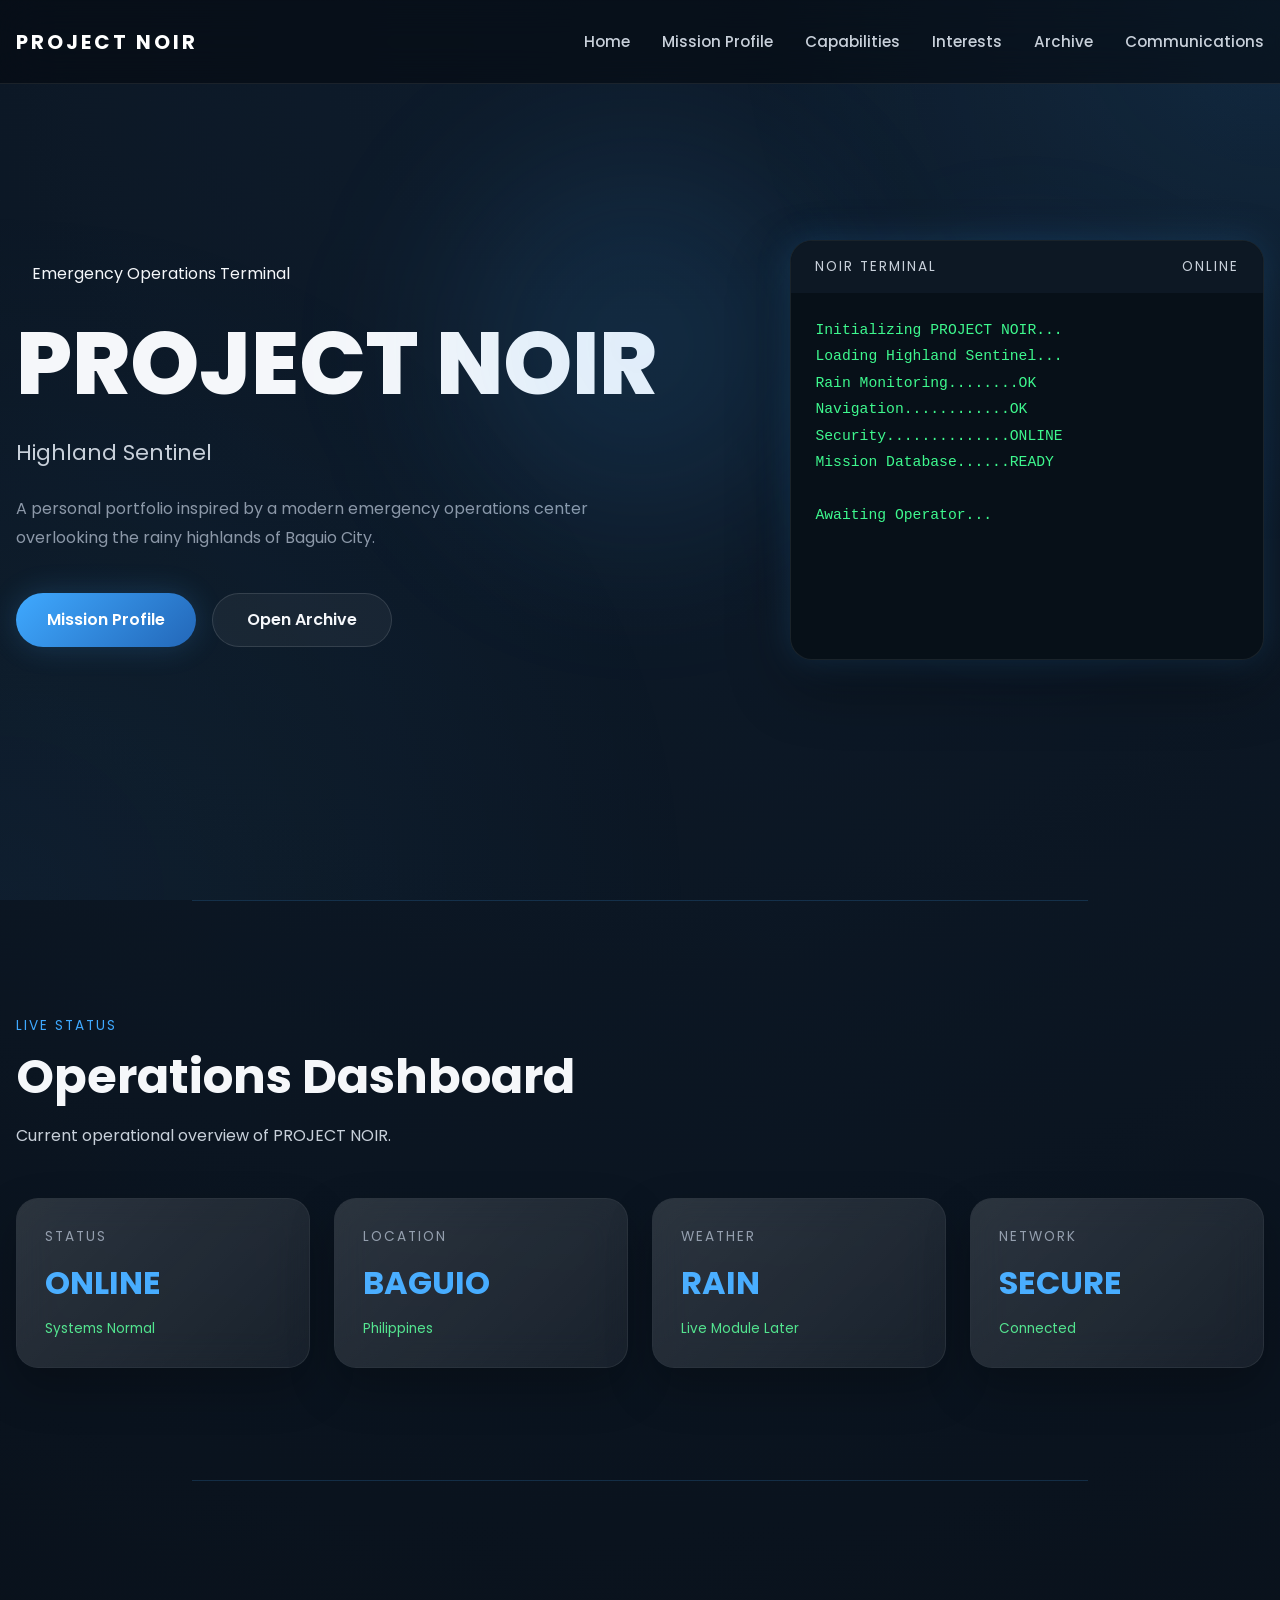
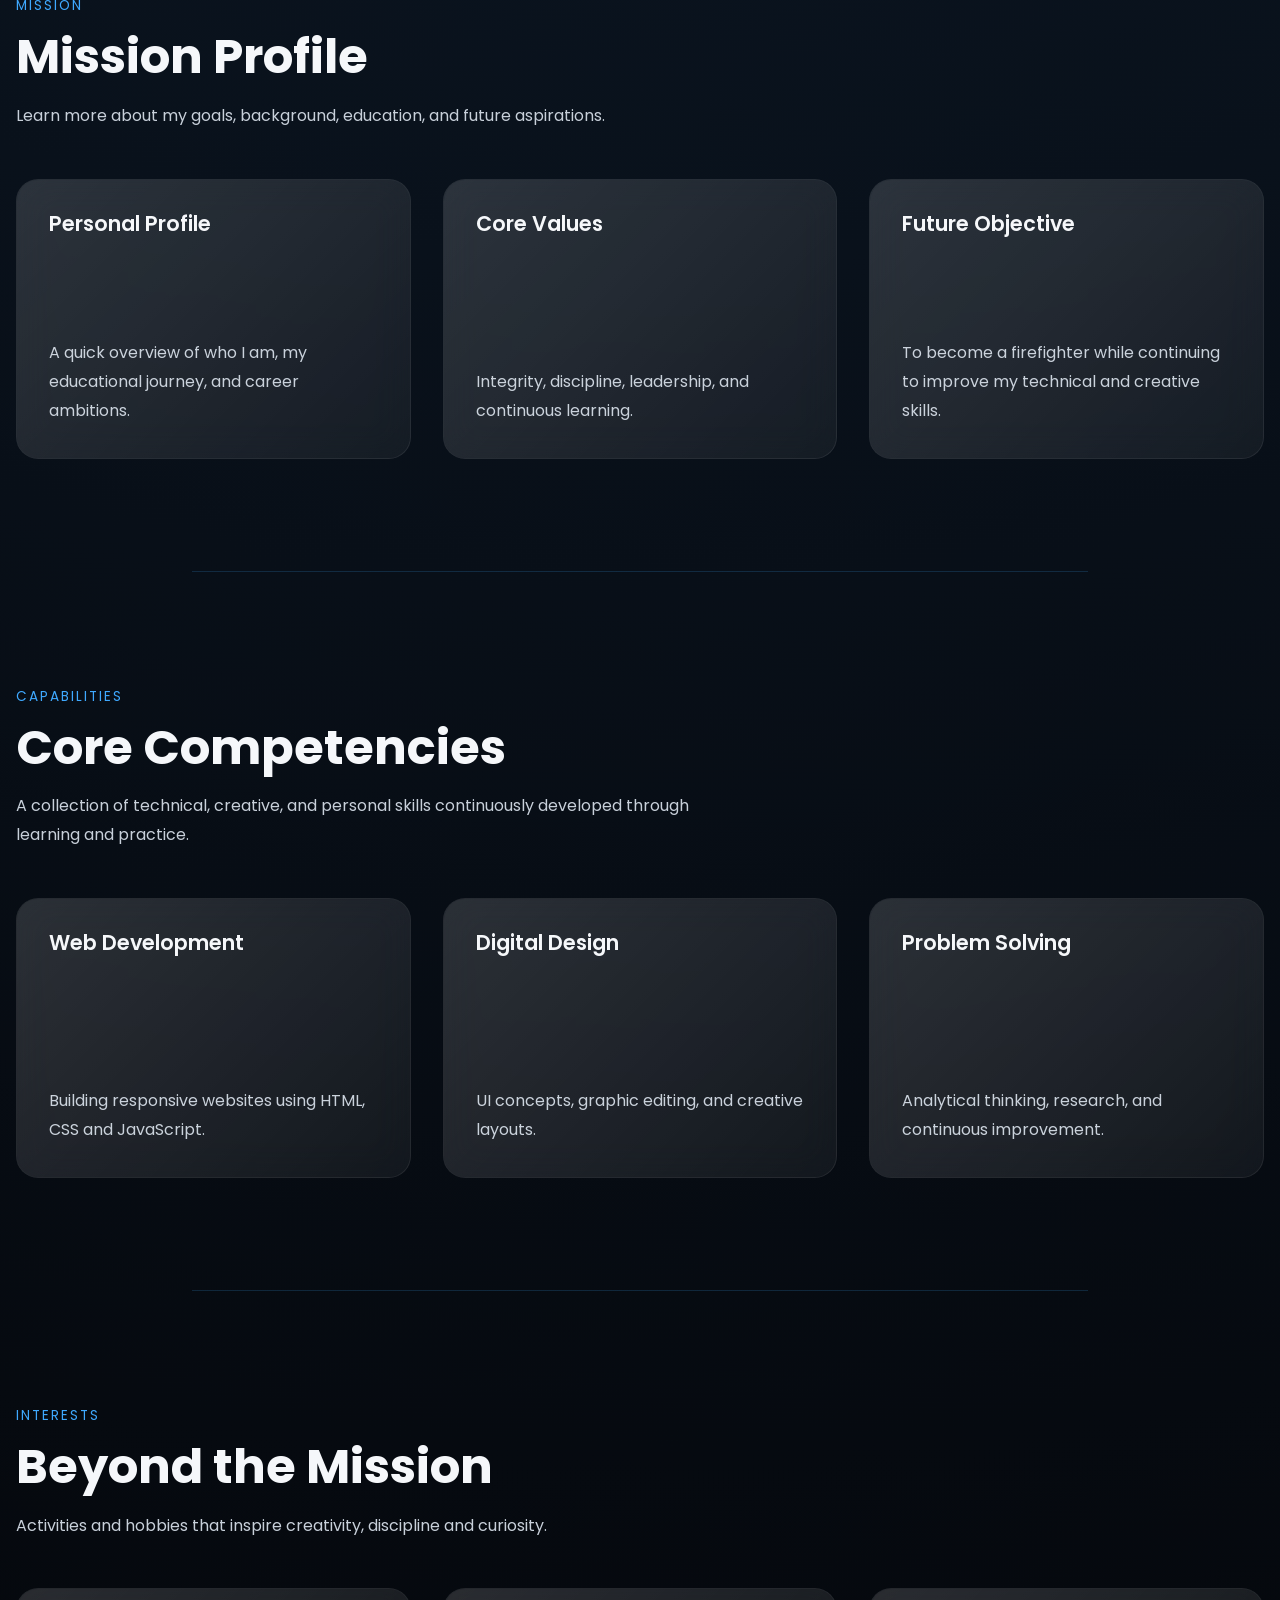
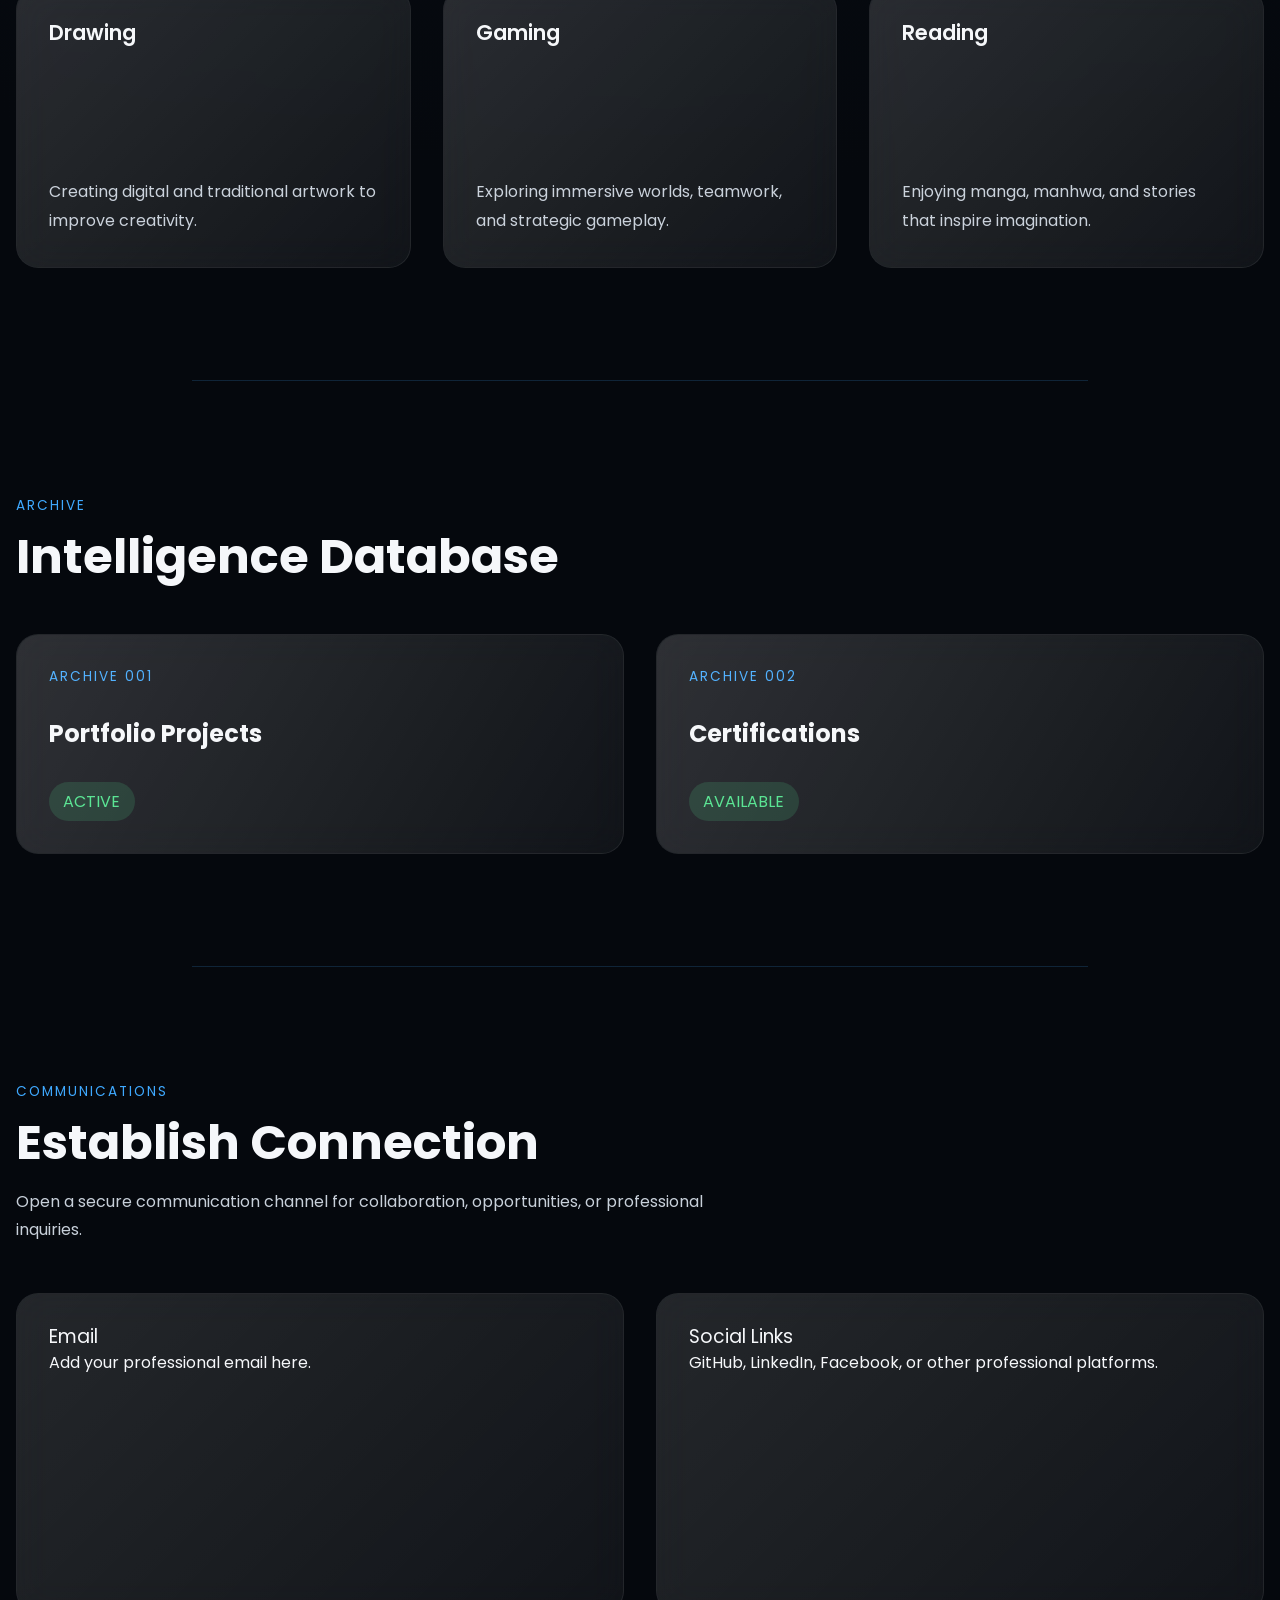
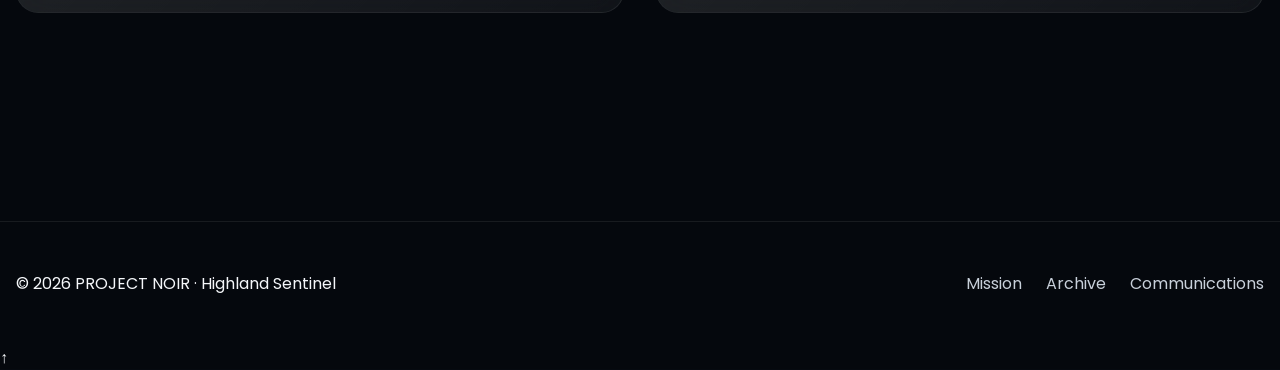
==== index.html @ 69bda2eb "Add files via upload" ====
<!DOCTYPE html>
<html lang="en">
<head>
<meta charset="UTF-8">
<meta name="viewport" content="width=device-width, initial-scale=1.0">
<title>PROJECT NOIR | Highland Sentinel</title>

<link rel="preconnect" href="https://fonts.googleapis.com">
<link rel="preconnect" href="https://fonts.gstatic.com" crossorigin>
<link href="https://fonts.googleapis.com/css2?family=Poppins:wght@300;400;500;600;700;800&family=JetBrains+Mono:wght@400;600&display=swap" rel="stylesheet">

<link rel="stylesheet" href="css/reset.css">
<link rel="stylesheet" href="css/variables.css">
<link rel="stylesheet" href="css/layout.css">
<link rel="stylesheet" href="css/components.css">
<link rel="stylesheet" href="css/glass.css">
<link rel="stylesheet" href="css/effects.css">
<link rel="stylesheet" href="css/animations.css">
<link rel="stylesheet" href="css/pages.css">
<link rel="stylesheet" href="css/responsive.css">
</head>
<body>

<div id="loader"></div>
<canvas id="rainCanvas"></canvas>

<header class="site-header">
  <nav class="site-nav container">
    <a class="logo" href="index.html">PROJECT NOIR</a>

   <ul class="nav-links" aria-label="Primary Navigation">
      <li><a href="index.html">Home</a></li>
      <li><a href="mission.html">Mission Profile</a></li>
      <li><a href="capabilities.html">Capabilities</a></li>
      <li><a href="interests.html">Interests</a></li>
      <li><a href="archive.html">Archive</a></li>
      <li><a href="communications.html">Communications</a></li>
    </ul>
  </nav>
</header>

<main id="main-content">

<section class="hero">
<div class="container hero-grid">

<div class="hero-content">
<span class="hero-tag">Emergency Operations Terminal</span>

<h1 class="hero-title">PROJECT NOIR</h1>

<p class="hero-subtitle">
Highland Sentinel
</p>

<p class="hero-description">
A personal portfolio inspired by a modern emergency operations center overlooking
the rainy highlands of Baguio City.
</p>

<div class="hero-buttons">
<a
class="btn btn-primary"
href="mission.html">

Mission Profile

</a>
<a
class="btn btn-secondary"
href="archive.html">

Open Archive

</a></div>
</div>

<div class="hero-panel">

    <div class="terminal-window">

        <div class="terminal-header">

            <span>NOIR TERMINAL</span>

            <span id="terminal-status">
                ONLINE
            </span>

        </div>

        <div class="terminal-body">

<pre id="terminal-output">
Initializing PROJECT NOIR...
Loading Highland Sentinel...
Rain Monitoring........OK
Navigation............OK
Security..............ONLINE
Mission Database......READY

Awaiting Operator...
</pre>

        </div>

    </div>

</div>

</div>
</section>
<!-- ==========================================
     STATUS DASHBOARD
=========================================== -->

<section class="status-section">

    <div class="container">

        <div class="section-header">

            <span class="section-header__eyebrow">
                LIVE STATUS
            </span>

            <h2 class="section-header__title">
                Operations Dashboard
            </h2>

            <p class="section-header__description">
                Current operational overview of PROJECT NOIR.
            </p>

        </div>

        <div class="status-dashboard">

            <article class="status-card">

                <span class="status-card__title">
                    STATUS
                </span>

                <h3 class="status-card__value">
                    ONLINE
                </h3>

                <span class="status-card__footer">
                    Systems Normal
                </span>

            </article>

            <article class="status-card">

                <span class="status-card__title">
                    LOCATION
                </span>

                <h3 class="status-card__value">
                    BAGUIO
                </h3>

                <span class="status-card__footer">
                    Philippines
                </span>

            </article>

            <article class="status-card">

                <span class="status-card__title">
                    WEATHER
                </span>

                <h3 class="status-card__value">
                    RAIN
                </h3>

                <span class="status-card__footer">
                    Live Module Later
                </span>

            </article>

            <article class="status-card">

                <span class="status-card__title">
                    NETWORK
                </span>

                <h3 class="status-card__value">
                    SECURE
                </h3>

                <span class="status-card__footer">
                    Connected
                </span>

            </article>

        </div>

    </div>

</section>

<!-- ==========================================
     MISSION PREVIEW
=========================================== -->

<section>

    <div class="container">

        <div class="section-header">

            <span class="section-header__eyebrow">

                MISSION

            </span>

            <h2 class="section-header__title">

                Mission Profile

            </h2>

            <p class="section-header__description">

                Learn more about my goals,
                background,
                education,
                and future aspirations.

            </p>

        </div>

        <div class="card-grid">

            <article class="feature-card">

                <h3 class="feature-card__title">

                    Personal Profile

                </h3>

                <p class="feature-card__text">

                    A quick overview of who I am,
                    my educational journey,
                    and career ambitions.

                </p>

            </article>

            <article class="feature-card">

                <h3 class="feature-card__title">

                    Core Values

                </h3>

                <p class="feature-card__text">

                    Integrity,
                    discipline,
                    leadership,
                    and continuous learning.

                </p>

            </article>

            <article class="feature-card">

                <h3 class="feature-card__title">

                    Future Objective

                </h3>

                <p class="feature-card__text">

                    To become a firefighter while
                    continuing to improve my
                    technical and creative skills.

                </p>

            </article>

        </div>

    </div>

</section>
<!-- ==========================================
     CAPABILITIES
=========================================== -->

<section>

    <div class="container">

        <div class="section-header">

            <span class="section-header__eyebrow">

                CAPABILITIES

            </span>

            <h2 class="section-header__title">

                Core Competencies

            </h2>

            <p class="section-header__description">

                A collection of technical, creative,
                and personal skills continuously
                developed through learning and practice.

            </p>

        </div>

        <div class="card-grid">

            <article class="feature-card">

                <h3 class="feature-card__title">
                    Web Development
                </h3>

                <p class="feature-card__text">

                    Building responsive websites
                    using HTML, CSS and JavaScript.

                </p>

            </article>

            <article class="feature-card">

                <h3 class="feature-card__title">
                    Digital Design
                </h3>

                <p class="feature-card__text">

                    UI concepts,
                    graphic editing,
                    and creative layouts.

                </p>

            </article>

            <article class="feature-card">

                <h3 class="feature-card__title">
                    Problem Solving
                </h3>

                <p class="feature-card__text">

                    Analytical thinking,
                    research,
                    and continuous improvement.

                </p>

            </article>

        </div>

    </div>

</section>


<!-- ==========================================
     INTERESTS
=========================================== -->

<section>

    <div class="container">

        <div class="section-header">

            <span class="section-header__eyebrow">

                INTERESTS

            </span>

            <h2 class="section-header__title">

                Beyond the Mission

            </h2>

            <p class="section-header__description">

                Activities and hobbies that inspire
                creativity, discipline and curiosity.

            </p>

        </div>

        <div class="card-grid">

            <article class="feature-card">

                <h3 class="feature-card__title">

                    Drawing

                </h3>

                <p class="feature-card__text">

                    Creating digital and traditional
                    artwork to improve creativity.

                </p>

            </article>

            <article class="feature-card">

                <h3 class="feature-card__title">

                    Gaming

                </h3>

                <p class="feature-card__text">

                    Exploring immersive worlds,
                    teamwork,
                    and strategic gameplay.

                </p>

            </article>

            <article class="feature-card">

                <h3 class="feature-card__title">

                    Reading

                </h3>

                <p class="feature-card__text">

                    Enjoying manga,
                    manhwa,
                    and stories that inspire imagination.

                </p>

            </article>

        </div>

    </div>

</section>


<!-- ==========================================
     ARCHIVE
=========================================== -->

<section>

    <div class="container">

        <div class="section-header">

            <span class="section-header__eyebrow">

                ARCHIVE

            </span>

            <h2 class="section-header__title">

                Intelligence Database

            </h2>

        </div>

        <div class="archive-grid">

            <article class="archive-card">

                <span class="archive-card__id">

                    ARCHIVE 001

                </span>

                <h3 class="archive-card__title">

                    Portfolio Projects

                </h3>

                <span class="archive-card__status">

                    ACTIVE

                </span>

            </article>

            <article class="archive-card">

                <span class="archive-card__id">

                    ARCHIVE 002

                </span>

                <h3 class="archive-card__title">

                    Certifications

                </h3>

                <span class="archive-card__status">

                    AVAILABLE

                </span>

            </article>

        </div>

    </div>

</section>


<!-- ==========================================
     COMMUNICATIONS
=========================================== -->

<section>

    <div class="container">

        <div class="section-header">

            <span class="section-header__eyebrow">

                COMMUNICATIONS

            </span>

            <h2 class="section-header__title">

                Establish Connection

            </h2>

            <p class="section-header__description">

                Open a secure communication channel
                for collaboration,
                opportunities,
                or professional inquiries.

            </p>

        </div>

        <div class="communication-layout">

            <div class="communication-card">

                <h3>Email</h3>

                <p>
                    Add your professional email here.
                </p>

            </div>

            <div class="communication-card">

                <h3>Social Links</h3>

                <p>
                    GitHub, LinkedIn, Facebook,
                    or other professional platforms.

                </p>

            </div>

        </div>

    </div>

</section>
</main>

<footer class="site-footer">
<div class="container footer-layout">
<p>© 2026 PROJECT NOIR · Highland Sentinel</p>

<div class="footer-links">
<a href="mission.html">Mission</a>
<a href="archive.html">Archive</a>
<a href="communications.html">Communications</a>
</div>
</div>
</footer>

<script src="js/app.js"></script>
<script src="js/navigation.js"></script>
<script src="js/loader.js"></script>
<script src="js/typing.js"></script>
<script src="js/terminal.js"></script>
<script src="js/rain.js"></script>
<script src="js/particles.js"></script>
<script src="js/cursor.js"></script>
<button
    id="backToTop"
    aria-label="Back to Top">

    ↑

</button>
</body>
</html>
---- css/variables.css ----
/* ==========================================================
   PROJECT NOIR : HIGHLAND SENTINEL
   VARIABLES.CSS
   ----------------------------------------------------------
   Global Design Tokens
   ========================================================== */

:root{

    /*======================================
      COLORS
    ======================================*/

    --color-bg:#05080D;
    --color-bg-alt:#08121C;
    --color-surface:#0E1825;
    --color-panel:#122131;

    --color-glass:rgba(255,255,255,.08);
    --color-glass-strong:rgba(255,255,255,.12);

    --color-border:rgba(255,255,255,.12);
    --color-border-light:rgba(255,255,255,.20);

    --color-text:#F5F7FA;
    --color-text-soft:#C8D0DA;
    --color-text-muted:#8C98A8;

    --color-primary:#3FA9FF;
    --color-primary-light:#7DD3FF;
    --color-primary-dark:#2367B8;

    --color-success:#4BE38A;
    --color-warning:#FFC857;
    --color-danger:#FF6262;

    --color-white:#FFFFFF;
    --color-black:#000000;

    /*======================================
      TYPOGRAPHY
    ======================================*/

    --font-primary:"Poppins",sans-serif;
    --font-mono:"JetBrains Mono",monospace;

    --fw-light:300;
    --fw-regular:400;
    --fw-medium:500;
    --fw-semibold:600;
    --fw-bold:700;
    --fw-black:800;

    --fs-xs:.75rem;
    --fs-sm:.875rem;
    --fs-md:1rem;
    --fs-lg:1.125rem;
    --fs-xl:1.35rem;
    --fs-2xl:2rem;
    --fs-3xl:3rem;
    --fs-4xl:4rem;

    /*======================================
      SPACING
    ======================================*/

    --space-1:.25rem;
    --space-2:.5rem;
    --space-3:.75rem;
    --space-4:1rem;
    --space-5:1.5rem;
    --space-6:2rem;
    --space-7:3rem;
    --space-8:4rem;
    --space-9:6rem;

    /*======================================
      BORDER RADIUS
    ======================================*/

    --radius-sm:8px;
    --radius-md:14px;
    --radius-lg:22px;
    --radius-xl:30px;
    --radius-pill:999px;

    /*======================================
      SHADOWS
    ======================================*/

    --shadow-sm:
        0 8px 18px rgba(0,0,0,.18);

    --shadow-md:
        0 18px 40px rgba(0,0,0,.30);

    --shadow-lg:
        0 25px 70px rgba(0,0,0,.45);

    --shadow-blue:
        0 0 30px rgba(63,169,255,.20);

    --shadow-blue-strong:
        0 0 55px rgba(63,169,255,.35);

    /*======================================
      GLASS
    ======================================*/

    --glass-blur:18px;
    --glass-blur-heavy:28px;

    /*======================================
      LAYOUT
    ======================================*/

    --container-width:1280px;

    --navbar-height:84px;

    --section-spacing:7rem;

    /*======================================
      BUTTONS
    ======================================*/

    --button-height:54px;

    /*======================================
      TERMINAL
    ======================================*/

    --terminal-bg:#071018;
    --terminal-grid:#0D2740;
    --terminal-green:#3EF88E;
    --terminal-blue:#4AAEFF;

    /*======================================
      ANIMATION
    ======================================*/

    --transition-fast:.2s;
    --transition-normal:.35s;
    --transition-slow:.6s;

    --floating-distance:14px;

    /*======================================
      LAYERS
    ======================================*/

    --z-background:1;
    --z-effects:10;
    --z-content:100;
    --z-header:1000;
    --z-loader:99999;

}
---- css/layout.css ----
/* ==========================================================
   PROJECT NOIR : HIGHLAND SENTINEL
   LAYOUT.CSS
   PART 1
   ========================================================== */

/*======================================
    BODY
======================================*/

body{

    font-family:var(--font-primary);

    color:var(--color-text);

    background:
        radial-gradient(circle at top,
        #0E1C2C 0%,
        #05080D 65%);

    overflow-x:hidden;

    position:relative;

}

/*======================================
    MAIN
======================================*/

main{

    position:relative;

    z-index:var(--z-content);

}

/*======================================
    CONTAINER
======================================*/

.container{

    width:min(
        calc(100% - 2rem),
        var(--container-width)
    );

    margin-inline:auto;

}

/*======================================
    SECTION
======================================*/

section{

    position:relative;

    padding-block:
        var(--section-spacing);

}

/*======================================
    HEADER
======================================*/

.site-header{

    position:fixed;

    top:0;

    left:0;

    width:100%;

    height:var(--navbar-height);

    z-index:var(--z-header);

}

/*======================================
    NAVIGATION
======================================*/

.site-nav{

    width:min(
        calc(100% - 2rem),
        var(--container-width)
    );

    height:100%;

    margin:auto;

    display:flex;

    align-items:center;

    justify-content:space-between;

}

/*======================================
    LOGO
======================================*/

.logo{

    font-size:1.3rem;

    font-weight:700;

    letter-spacing:2px;

    text-transform:uppercase;

}

/*======================================
    MENU
======================================*/

.nav-links{

    display:flex;

    align-items:center;

    gap:2rem;

}

.nav-links a{

    position:relative;

    font-size:.95rem;

    color:var(--color-text-soft);

    transition:
        color
        var(--transition-normal);

}

.nav-links a:hover{

    color:var(--color-white);

}

.nav-links a::after{

    content:"";

    position:absolute;

    left:0;

    bottom:-8px;

    width:0;

    height:2px;

    background:var(--color-primary);

    transition:.3s;

}

.nav-links a:hover::after{

    width:100%;

}

/*======================================
    HERO
======================================*/

.hero{

    min-height:100vh;

    display:flex;

    align-items:center;

}

.hero-grid{

    display:grid;

    grid-template-columns:
        1.2fr
        .8fr;

    gap:4rem;

    align-items:center;

}

/*======================================
    HERO CONTENT
======================================*/

.hero-content{

    display:flex;

    flex-direction:column;

    gap:1.5rem;

}

.hero-tag{

    display:inline-flex;

    width:max-content;

    padding:

        .5rem
        1rem;

    border-radius:999px;

}

.hero-title{

    font-size:clamp(
        3rem,
        8vw,
        5.5rem
    );

    font-weight:800;

    line-height:1.05;

}

.hero-subtitle{

    font-size:1.35rem;

    color:var(--color-text-soft);

}

.hero-description{

    max-width:650px;

    color:var(--color-text-muted);

    line-height:1.8;

}

/*======================================
    BUTTON GROUP
======================================*/

.hero-buttons{

    display:flex;

    gap:1rem;

    margin-top:1rem;

}

/*======================================
    HERO PANEL
======================================*/

.hero-panel{

    display:flex;

    justify-content:center;

    align-items:center;

}

/* ==========================================================
   PROJECT NOIR : HIGHLAND SENTINEL
   LAYOUT.CSS
   PART 2
   ========================================================== */


/*======================================
    STATUS DASHBOARD
======================================*/

.status-dashboard{

    display:grid;

    grid-template-columns:repeat(4,1fr);

    gap:1.5rem;

    margin-top:2rem;

}

.status-card{

    min-height:170px;

    display:flex;

    flex-direction:column;

    justify-content:space-between;

    padding:1.75rem;

}

.status-card__title{

    font-size:.85rem;

    text-transform:uppercase;

    letter-spacing:2px;

    color:var(--color-text-muted);

}

.status-card__value{

    font-size:2rem;

    font-weight:700;

}

.status-card__footer{

    font-size:.85rem;

    color:var(--color-success);

}

/*======================================
    SECTION HEADER
======================================*/

.section-header{

    margin-bottom:3rem;

}

.section-header__eyebrow{

    display:inline-block;

    margin-bottom:.75rem;

    letter-spacing:2px;

    text-transform:uppercase;

    font-size:.85rem;

    color:var(--color-primary);

}

.section-header__title{

    font-size:clamp(2rem,5vw,3rem);

    font-weight:700;

}

.section-header__description{

    margin-top:1rem;

    max-width:700px;

    color:var(--color-text-soft);

    line-height:1.8;

}

/*======================================
    CARD GRID
======================================*/

.card-grid{

    display:grid;

    grid-template-columns:repeat(3,1fr);

    gap:2rem;

}

/*======================================
    FEATURE CARD
======================================*/

.feature-card{

    min-height:280px;

    padding:2rem;

    display:flex;

    flex-direction:column;

    justify-content:space-between;

}

.feature-card__icon{

    width:60px;

    height:60px;

}

.feature-card__title{

    font-size:1.3rem;

    font-weight:600;

}

.feature-card__text{

    color:var(--color-text-soft);

    line-height:1.8;

}

/*======================================
    ARCHIVE GRID
======================================*/

.archive-grid{

    display:grid;

    grid-template-columns:repeat(2,1fr);

    gap:2rem;

}

.archive-card{

    min-height:220px;

    display:flex;

    flex-direction:column;

    justify-content:space-between;

    padding:2rem;

}

.archive-card__id{

    color:var(--color-primary);

    font-size:.85rem;

    letter-spacing:2px;

}

.archive-card__title{

    font-size:1.5rem;

    font-weight:700;

}

.archive-card__status{

    display:inline-flex;

    width:max-content;

}

/*======================================
    COMMUNICATION PANEL
======================================*/

.communication-layout{

    display:grid;

    grid-template-columns:1fr 1fr;

    gap:2rem;

}

.communication-card{

    min-height:320px;

    display:flex;

    flex-direction:column;

    padding:2rem;

}

/*======================================
    TERMINAL WINDOW
======================================*/

.terminal-window{

    display:flex;

    flex-direction:column;

    min-height:420px;

}

.terminal-header{

    display:flex;

    justify-content:space-between;

    align-items:center;

    padding:1rem 1.5rem;

}

.terminal-body{

    flex:1;

    padding:1.5rem;

    overflow:auto;

    font-family:var(--font-mono);

}

/*======================================
    FOOTER
======================================*/

.site-footer{

    padding:3rem 0;

    margin-top:6rem;

}

.footer-layout{

    display:flex;

    justify-content:space-between;

    align-items:center;

    gap:2rem;

}

.footer-links{

    display:flex;

    gap:1.5rem;

}

.footer-links a{

    color:var(--color-text-soft);

    transition:var(--transition-normal);

}

.footer-links a:hover{

    color:var(--color-primary);

}

/* ==========================================================
   PROJECT NOIR : HIGHLAND SENTINEL
   LAYOUT.CSS
   PART 3 (FINAL)
   ========================================================== */


/*======================================
    FLEX UTILITIES
======================================*/

.flex{

    display:flex;

}

.flex-center{

    display:flex;

    align-items:center;

    justify-content:center;

}

.flex-between{

    display:flex;

    align-items:center;

    justify-content:space-between;

}

.flex-column{

    display:flex;

    flex-direction:column;

}

/*======================================
    GRID UTILITIES
======================================*/

.grid{

    display:grid;

}

.grid-2{

    display:grid;

    grid-template-columns:repeat(2,1fr);

    gap:2rem;

}

.grid-3{

    display:grid;

    grid-template-columns:repeat(3,1fr);

    gap:2rem;

}

.grid-4{

    display:grid;

    grid-template-columns:repeat(4,1fr);

    gap:2rem;

}

/*======================================
    SPACING UTILITIES
======================================*/

.mt-1{margin-top:var(--space-1);}
.mt-2{margin-top:var(--space-2);}
.mt-3{margin-top:var(--space-3);}
.mt-4{margin-top:var(--space-4);}
.mt-5{margin-top:var(--space-5);}
.mt-6{margin-top:var(--space-6);}
.mt-7{margin-top:var(--space-7);}
.mt-8{margin-top:var(--space-8);}

.mb-1{margin-bottom:var(--space-1);}
.mb-2{margin-bottom:var(--space-2);}
.mb-3{margin-bottom:var(--space-3);}
.mb-4{margin-bottom:var(--space-4);}
.mb-5{margin-bottom:var(--space-5);}
.mb-6{margin-bottom:var(--space-6);}
.mb-7{margin-bottom:var(--space-7);}
.mb-8{margin-bottom:var(--space-8);}

/*======================================
    WIDTH HELPERS
======================================*/

.w-100{

    width:100%;

}

.max-600{

    max-width:600px;

}

.max-800{

    max-width:800px;

}

.max-1200{

    max-width:1200px;

}

/*======================================
    TEXT HELPERS
======================================*/

.text-center{

    text-align:center;

}

.text-left{

    text-align:left;

}

.text-right{

    text-align:right;

}

/*======================================
    DISPLAY HELPERS
======================================*/

.hidden{

    display:none !important;

}

.visible{

    display:block;

}

/*======================================
    RESPONSIVE
======================================*/

@media (max-width:1100px){

    .hero-grid{

        grid-template-columns:1fr;

    }

    .status-dashboard{

        grid-template-columns:repeat(2,1fr);

    }

    .card-grid{

        grid-template-columns:repeat(2,1fr);

    }

    .archive-grid{

        grid-template-columns:1fr;

    }

    .communication-layout{

        grid-template-columns:1fr;

    }

}

@media (max-width:768px){

    .nav-links{

        display:none;

    }

    .hero{

        text-align:center;

    }

    .hero-buttons{

        justify-content:center;

        flex-wrap:wrap;

    }

    .status-dashboard{

        grid-template-columns:1fr;

    }

    .card-grid{

        grid-template-columns:1fr;

    }

    .grid-2,
    .grid-3,
    .grid-4{

        grid-template-columns:1fr;

    }

    .footer-layout{

        flex-direction:column;

        text-align:center;

    }

}

@media (max-width:480px){

    section{

        padding-block:4rem;

    }

    .hero-title{

        font-size:2.5rem;

    }

}
---- css/components.css ----
/* ==========================================================
   PROJECT NOIR : HIGHLAND SENTINEL
   COMPONENTS.CSS
   Reusable UI Components
   ========================================================== */


/*==================================================
  NAVIGATION
==================================================*/

.site-header{

    background:rgba(5,8,13,.55);

    backdrop-filter:blur(20px);

    -webkit-backdrop-filter:blur(20px);

    border-bottom:1px solid rgba(255,255,255,.08);

    transition:.35s ease;

}

.site-header.scrolled{

    background:rgba(5,8,13,.88);

    box-shadow:0 15px 40px rgba(0,0,0,.35);

}


/*==================================================
  LOGO
==================================================*/

.logo{

    color:var(--color-white);

    font-size:1.25rem;

    font-weight:700;

    letter-spacing:3px;

}


/*==================================================
  NAV LINKS
==================================================*/

.nav-links a{

    padding:.4rem 0;

    position:relative;

    font-weight:500;

}

.nav-links a.active{

    color:var(--color-primary);

}

.nav-links a::after{

    content:"";

    position:absolute;

    left:0;

    bottom:-6px;

    width:0;

    height:2px;

    border-radius:999px;

    background:var(--color-primary);

    transition:.3s;

}

.nav-links a:hover::after,

.nav-links a.active::after{

    width:100%;

}


/*==================================================
  BUTTONS
==================================================*/

.btn{

    display:inline-flex;

    align-items:center;

    justify-content:center;

    gap:.75rem;

    min-width:180px;

    height:54px;

    padding:0 1.8rem;

    border-radius:999px;

    font-weight:600;

    transition:.35s ease;

}

.btn:hover{

    transform:translateY(-4px);

}

.btn-primary{

    color:#fff;

    background:linear-gradient(
        135deg,
        var(--color-primary),
        var(--color-primary-dark)
    );

    box-shadow:var(--shadow-blue);

}

.btn-primary:hover{

    box-shadow:var(--shadow-blue-strong);

}

.btn-secondary{

    color:var(--color-text);

    border:1px solid var(--color-border);

    background:rgba(255,255,255,.05);

}

.btn-secondary:hover{

    background:rgba(255,255,255,.12);

}


/*==================================================
  STATUS CARD
==================================================*/

.status-card{

    background:rgba(255,255,255,.06);

    border:1px solid rgba(255,255,255,.08);

    border-radius:22px;

    backdrop-filter:blur(18px);

    -webkit-backdrop-filter:blur(18px);

    box-shadow:0 20px 45px rgba(0,0,0,.25);

    transition:.35s ease;

}

.status-card:hover{

    transform:translateY(-8px);

    border-color:rgba(63,169,255,.35);

}

.status-card__value{

    color:var(--color-primary);

}


/*==================================================
  FEATURE CARD
==================================================*/

.feature-card{

    background:rgba(255,255,255,.05);

    border:1px solid rgba(255,255,255,.08);

    border-radius:22px;

    backdrop-filter:blur(18px);

    transition:.35s ease;

}

.feature-card:hover{

    transform:translateY(-8px);

    border-color:rgba(63,169,255,.30);

}

.feature-card__title{

    margin-bottom:1rem;

}

.feature-card__text{

    color:var(--color-text-soft);

}


/*==================================================
  ARCHIVE CARD
==================================================*/

.archive-card{

    background:rgba(255,255,255,.05);

    border:1px solid rgba(255,255,255,.08);

    border-radius:22px;

    backdrop-filter:blur(18px);

    transition:.35s ease;

}

.archive-card:hover{

    transform:translateY(-8px);

}

.archive-card__status{

    display:inline-flex;

    align-items:center;

    justify-content:center;

    width:max-content;

    padding:.45rem .9rem;

    border-radius:999px;

    background:rgba(75,227,138,.15);

    color:var(--color-success);

}


/*==================================================
  COMMUNICATION CARD
==================================================*/

.communication-card{

    background:rgba(255,255,255,.05);

    border:1px solid rgba(255,255,255,.08);

    border-radius:22px;

    backdrop-filter:blur(18px);

}


/*==================================================
  TERMINAL
==================================================*/

.terminal-window{

    width:100%;

    border-radius:22px;

    overflow:hidden;

    background:#071018;

    border:1px solid rgba(255,255,255,.08);

    box-shadow:0 25px 60px rgba(0,0,0,.35);

}

.terminal-header{

    background:#0D1824;

    color:var(--color-text-soft);

    font-size:.85rem;

    letter-spacing:2px;

}

.terminal-body{

    color:var(--terminal-green);

    line-height:1.8;

    font-size:.92rem;

}

#terminal-output{

    white-space:pre-wrap;

}
---- css/glass.css ----
/* ==========================================================
   PROJECT NOIR : HIGHLAND SENTINEL
   GLASS.CSS
   Glassmorphism System
   ========================================================== */


/*==========================================
    GLOBAL GLASS
==========================================*/

.glass{

    background:rgba(255,255,255,.06);

    backdrop-filter:blur(18px);

    -webkit-backdrop-filter:blur(18px);

    border:1px solid rgba(255,255,255,.10);

}


/*==========================================
    GLASS CARD
==========================================*/

.glass-card{

    position:relative;

    overflow:hidden;

    border-radius:22px;

    background:rgba(255,255,255,.06);

    backdrop-filter:blur(18px);

    -webkit-backdrop-filter:blur(18px);

    border:1px solid rgba(255,255,255,.10);

    box-shadow:

        0 25px 60px rgba(0,0,0,.28);

}


/*==========================================
    TOP LIGHT REFLECTION
==========================================*/

.glass-card::before{

    content:"";

    position:absolute;

    inset:0;

    background:

        linear-gradient(

            130deg,

            rgba(255,255,255,.18),

            rgba(255,255,255,0)

        );

    pointer-events:none;

}


/*==========================================
    BOTTOM GLOW
==========================================*/

.glass-card::after{

    content:"";

    position:absolute;

    left:-20%;

    right:-20%;

    bottom:-80px;

    height:120px;

    background:

        radial-gradient(

            circle,

            rgba(63,169,255,.22),

            transparent 70%

        );

    filter:blur(35px);

}


/*==========================================
    HERO TERMINAL
==========================================*/

.hero-panel{

    position:relative;

}

.hero-panel::before{

    content:"";

    position:absolute;

    inset:-35px;

    border-radius:40px;

    background:

        radial-gradient(

            circle,

            rgba(63,169,255,.14),

            transparent 70%

        );

    filter:blur(45px);

    z-index:-1;

}


/*==========================================
    STATUS CARDS
==========================================*/

.status-card{

    overflow:hidden;

    position:relative;

}

.status-card::before{

    content:"";

    position:absolute;

    inset:0;

    background:

        linear-gradient(

            135deg,

            rgba(255,255,255,.12),

            transparent

        );

    opacity:.7;

}


/*==========================================
    FEATURE CARD
==========================================*/

.feature-card{

    overflow:hidden;

    position:relative;

}

.feature-card::before{

    content:"";

    position:absolute;

    inset:0;

    background:

        linear-gradient(

            135deg,

            rgba(255,255,255,.10),

            transparent

        );

}


/*==========================================
    ARCHIVE CARD
==========================================*/

.archive-card{

    overflow:hidden;

    position:relative;

}

.archive-card::before{

    content:"";

    position:absolute;

    inset:0;

    background:

        linear-gradient(

            120deg,

            rgba(255,255,255,.12),

            transparent

        );

}


/*==========================================
    COMMUNICATION PANEL
==========================================*/

.communication-card{

    overflow:hidden;

    position:relative;

}

.communication-card::before{

    content:"";

    position:absolute;

    inset:0;

    background:

        linear-gradient(

            135deg,

            rgba(255,255,255,.08),

            transparent

        );

}


/*==========================================
    BUTTON SHINE
==========================================*/

.btn{

    overflow:hidden;

    position:relative;

}

.btn::before{

    content:"";

    position:absolute;

    top:0;

    left:-130%;

    width:80px;

    height:100%;

    transform:skewX(-25deg);

    background:

        rgba(255,255,255,.30);

    transition:.8s;

}

.btn:hover::before{

    left:140%;

}


/*==========================================
    NAVIGATION GLASS
==========================================*/

.site-header{

    backdrop-filter:blur(22px);

    -webkit-backdrop-filter:blur(22px);

}


/*==========================================
    FOOTER
==========================================*/

.site-footer{

    border-top:

        1px solid rgba(255,255,255,.08);

}
---- css/effects.css ----
/* ==========================================================
   PROJECT NOIR : HIGHLAND SENTINEL
   EFFECTS.CSS
   Atmospheric Effects
   ========================================================== */


/*==========================================
    BODY BACKGROUND
==========================================*/

body{

    position:relative;

    overflow-x:hidden;

}


/*==========================================
    AMBIENT GLOW
==========================================*/

body::before{

    content:"";

    position:fixed;

    inset:0;

    pointer-events:none;

    background:

        radial-gradient(
            circle at top right,
            rgba(63,169,255,.12),
            transparent 35%
        ),

        radial-gradient(
            circle at bottom left,
            rgba(80,180,255,.06),
            transparent 45%
        );

    z-index:-2;

}


/*==========================================
    TERMINAL GRID
==========================================*/

body::after{

    content:"";

    position:fixed;

    inset:0;

    pointer-events:none;

    background-image:

        linear-gradient(
            rgba(255,255,255,.015) 1px,
            transparent 1px
        ),

        linear-gradient(
            90deg,
            rgba(255,255,255,.015) 1px,
            transparent 1px
        );

    background-size:

        50px 50px;

    opacity:.25;

    z-index:-1;

}


/*==========================================
    RAIN CANVAS
==========================================*/

#rainCanvas{

    position:fixed;

    inset:0;

    width:100%;

    height:100%;

    pointer-events:none;

    z-index:2;

}


/*==========================================
    SECTION LIGHT
==========================================*/

section{

    position:relative;

}

section::before{

    content:"";

    position:absolute;

    top:0;

    left:50%;

    transform:translateX(-50%);

    width:70%;

    height:1px;

    background:

        linear-gradient(

            transparent,

            rgba(63,169,255,.18),

            transparent

        );

}


/*==========================================
    HERO GLOW
==========================================*/

.hero::before{

    content:"";

    position:absolute;

    right:-200px;

    top:120px;

    width:450px;

    height:450px;

    border-radius:50%;

    background:

        radial-gradient(

            circle,

            rgba(63,169,255,.15),

            transparent

        );

    filter:blur(70px);

}


/*==========================================
    STATUS LIGHT
==========================================*/

.status-card:hover{

    box-shadow:

        0 0 30px rgba(63,169,255,.18),

        0 20px 50px rgba(0,0,0,.35);

}


/*==========================================
    FEATURE LIGHT
==========================================*/

.feature-card:hover{

    box-shadow:

        0 0 30px rgba(63,169,255,.18);

}


/*==========================================
    ARCHIVE LIGHT
==========================================*/

.archive-card:hover{

    box-shadow:

        0 0 35px rgba(63,169,255,.22);

}


/*==========================================
    TERMINAL GLOW
==========================================*/

.terminal-window{

    box-shadow:

        0 0 35px rgba(63,169,255,.18),

        0 25px 60px rgba(0,0,0,.35);

}


/*==========================================
    SCROLLBAR
==========================================*/

::-webkit-scrollbar-thumb{

    background:

        linear-gradient(

            var(--color-primary),

            #8cd9ff

        );

}
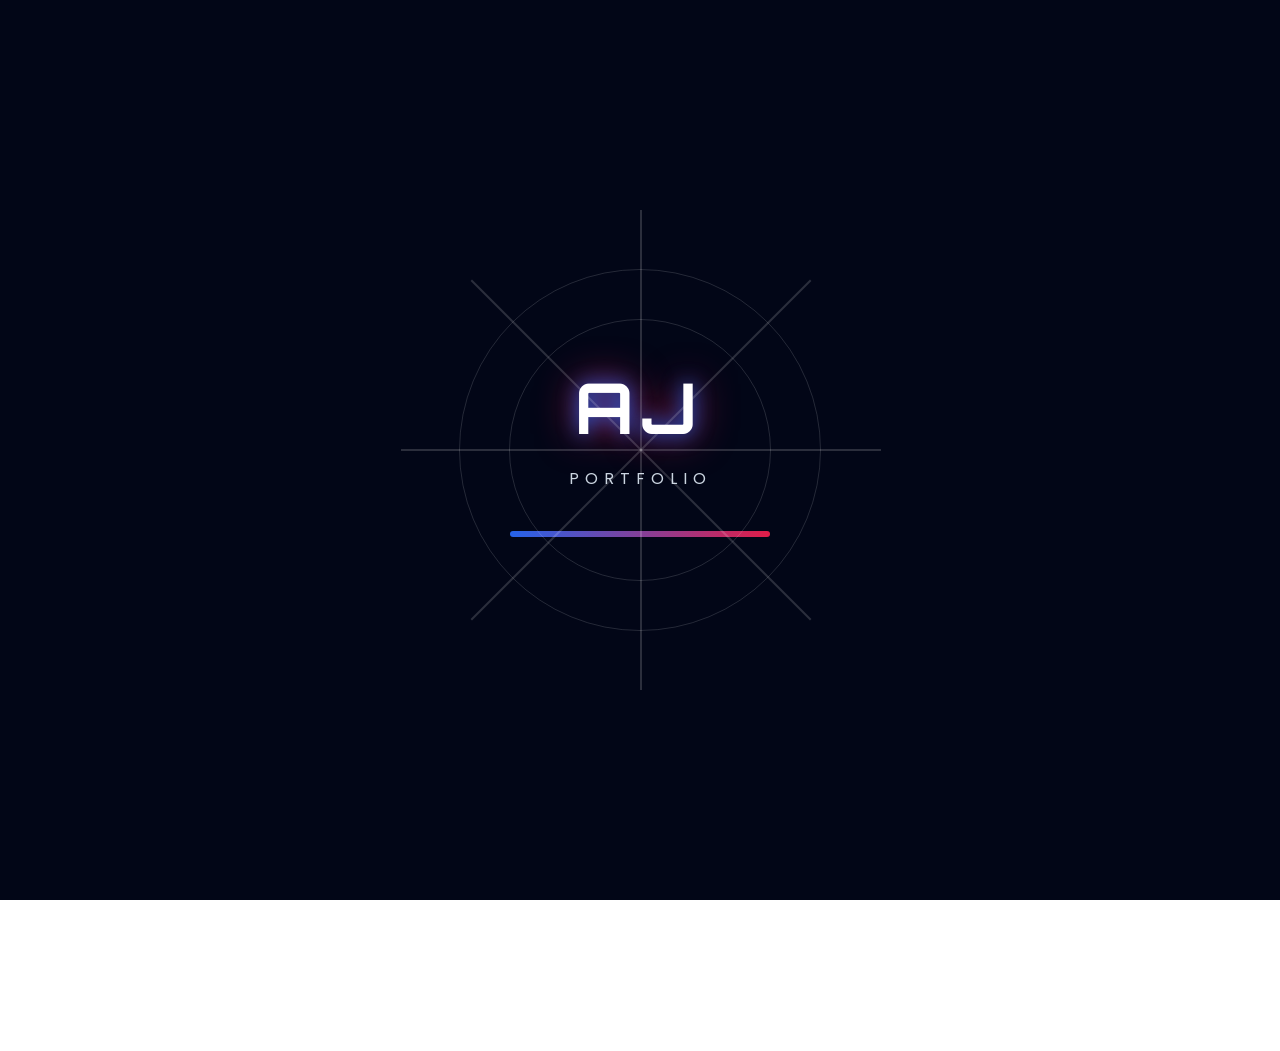
==== commit 91093006: "Add files via upload" ====
--- a/index.html
+++ b/index.html
@@ -1,654 +1,165 @@
 <!DOCTYPE html>
 <html lang="en">
 <head>
-<meta charset="UTF-8">
-<meta name="viewport" content="width=device-width, initial-scale=1.0">
-<title>PROJECT NOIR | Highland Sentinel</title>
 
-<link rel="preconnect" href="https://fonts.googleapis.com">
-<link rel="preconnect" href="https://fonts.gstatic.com" crossorigin>
-<link href="https://fonts.googleapis.com/css2?family=Poppins:wght@300;400;500;600;700;800&family=JetBrains+Mono:wght@400;600&display=swap" rel="stylesheet">
+    <meta charset="UTF-8">
+    <meta name="viewport" content="width=device-width, initial-scale=1.0">
 
-<link rel="stylesheet" href="css/reset.css">
-<link rel="stylesheet" href="css/variables.css">
-<link rel="stylesheet" href="css/layout.css">
-<link rel="stylesheet" href="css/components.css">
-<link rel="stylesheet" href="css/glass.css">
-<link rel="stylesheet" href="css/effects.css">
-<link rel="stylesheet" href="css/animations.css">
-<link rel="stylesheet" href="css/pages.css">
-<link rel="stylesheet" href="css/responsive.css">
+    <title>AJ Portfolio</title>
+
+    <!-- CSS -->
+    <link rel="stylesheet" href="css/style.css">
+
+    <!-- Google Fonts -->
+    <link rel="preconnect" href="https://fonts.googleapis.com">
+
 </head>
+
 <body>
+<!-- ========================= -->
+<!-- Intro Screen -->
+<!-- ========================= -->
 
-<div id="loader"></div>
-<canvas id="rainCanvas"></canvas>
+<div id="intro">
 
-<header class="site-header">
-  <nav class="site-nav container">
-    <a class="logo" href="index.html">PROJECT NOIR</a>
+    <div class="web-animation">
+        <span></span>
+        <span></span>
+        <span></span>
+        <span></span>
+        <span></span>
+        <span></span>
+        <span></span>
+        <span></span>
+    </div>
 
-   <ul class="nav-links" aria-label="Primary Navigation">
-      <li><a href="index.html">Home</a></li>
-      <li><a href="mission.html">Mission Profile</a></li>
-      <li><a href="capabilities.html">Capabilities</a></li>
-      <li><a href="interests.html">Interests</a></li>
-      <li><a href="archive.html">Archive</a></li>
-      <li><a href="communications.html">Communications</a></li>
-    </ul>
-  </nav>
-</header>
+    <div class="intro-content">
 
-<main id="main-content">
+        <h1>AJ</h1>
 
-<section class="hero">
-<div class="container hero-grid">
+        <p>PORTFOLIO</p>
 
-<div class="hero-content">
-<span class="hero-tag">Emergency Operations Terminal</span>
-
-<h1 class="hero-title">PROJECT NOIR</h1>
-
-<p class="hero-subtitle">
-Highland Sentinel
-</p>
-
-<p class="hero-description">
-A personal portfolio inspired by a modern emergency operations center overlooking
-the rainy highlands of Baguio City.
-</p>
-
-<div class="hero-buttons">
-<a
-class="btn btn-primary"
-href="mission.html">
-
-Mission Profile
-
-</a>
-<a
-class="btn btn-secondary"
-href="archive.html">
-
-Open Archive
-
-</a></div>
-</div>
-
-<div class="hero-panel">
-
-    <div class="terminal-window">
-
-        <div class="terminal-header">
-
-            <span>NOIR TERMINAL</span>
-
-            <span id="terminal-status">
-                ONLINE
-            </span>
-
-        </div>
-
-        <div class="terminal-body">
-
-<pre id="terminal-output">
-Initializing PROJECT NOIR...
-Loading Highland Sentinel...
-Rain Monitoring........OK
-Navigation............OK
-Security..............ONLINE
-Mission Database......READY
-
-Awaiting Operator...
-</pre>
-
+        <div class="loader">
+            <div class="loading-bar"></div>
         </div>
 
     </div>
 
 </div>
+    <!-- Background Overlay -->
+    <div class="background-overlay"></div>
+    <div id="particles"></div>
 
-</div>
-</section>
-<!-- ==========================================
-     STATUS DASHBOARD
-=========================================== -->
+    <!-- ===================== -->
+    <!-- Navigation -->
+    <!-- ===================== -->
 
-<section class="status-section">
+    <header>
 
-    <div class="container">
+        <nav>
 
-        <div class="section-header">
+            <ul class="nav-links">
 
-            <span class="section-header__eyebrow">
-                LIVE STATUS
-            </span>
+                <li><a href="index.html" class="active">Home</a></li>
+                <li><a href="about.html">About</a></li>
+                <li><a href="profile.html">Profile</a></li>
+                <li><a href="skills.html">Skills</a></li>
+                <li><a href="interests.html">Interests</a></li>
+                <li><a href="hobbies.html">Hobbies</a></li>
+                <li><a href="contact.html">Contact</a></li>
 
-            <h2 class="section-header__title">
-                Operations Dashboard
+            </ul>
+
+        </nav>
+
+    </header>
+
+    <!-- ===================== -->
+    <!-- Hero -->
+    <!-- ===================== -->
+
+    <main>
+
+        <section class="hero">
+
+            <img src="assets/images/profile.jpg"
+                 alt="Profile Picture"
+                 class="profile">
+
+            <h1>AJ</h1>
+
+            <h2>
+                First-Year BS Criminology Student
             </h2>
 
-            <p class="section-header__description">
-                Current operational overview of PROJECT NOIR.
+            <p class="school">
+                University of the Cordilleras
             </p>
 
-        </div>
+        </section>
 
-        <div class="status-dashboard">
+        <!-- ===================== -->
+        <!-- Bio + Video -->
+        <!-- ===================== -->
 
-            <article class="status-card">
+        <section class="about-preview">
 
-                <span class="status-card__title">
-                    STATUS
-                </span>
+            <div class="bio-card">
 
-                <h3 class="status-card__value">
-                    ONLINE
-                </h3>
+                <div class="bio-banner">
+                    <p>Know Me Better</p>
+                </div>
 
-                <span class="status-card__footer">
-                    Systems Normal
-                </span>
-
-            </article>
-
-            <article class="status-card">
-
-                <span class="status-card__title">
-                    LOCATION
-                </span>
-
-                <h3 class="status-card__value">
-                    BAGUIO
-                </h3>
-
-                <span class="status-card__footer">
-                    Philippines
-                </span>
-
-            </article>
-
-            <article class="status-card">
-
-                <span class="status-card__title">
-                    WEATHER
-                </span>
-
-                <h3 class="status-card__value">
-                    RAIN
-                </h3>
-
-                <span class="status-card__footer">
-                    Live Module Later
-                </span>
-
-            </article>
-
-            <article class="status-card">
-
-                <span class="status-card__title">
-                    NETWORK
-                </span>
-
-                <h3 class="status-card__value">
-                    SECURE
-                </h3>
-
-                <span class="status-card__footer">
-                    Connected
-                </span>
-
-            </article>
-
-        </div>
-
-    </div>
-
-</section>
-
-<!-- ==========================================
-     MISSION PREVIEW
-=========================================== -->
-
-<section>
-
-    <div class="container">
-
-        <div class="section-header">
-
-            <span class="section-header__eyebrow">
-
-                MISSION
-
-            </span>
-
-            <h2 class="section-header__title">
-
-                Mission Profile
-
-            </h2>
-
-            <p class="section-header__description">
-
-                Learn more about my goals,
-                background,
-                education,
-                and future aspirations.
-
-            </p>
-
-        </div>
-
-        <div class="card-grid">
-
-            <article class="feature-card">
-
-                <h3 class="feature-card__title">
-
-                    Personal Profile
-
-                </h3>
-
-                <p class="feature-card__text">
-
-                    A quick overview of who I am,
-                    my educational journey,
-                    and career ambitions.
-
-                </p>
-
-            </article>
-
-            <article class="feature-card">
-
-                <h3 class="feature-card__title">
-
-                    Core Values
-
-                </h3>
-
-                <p class="feature-card__text">
-
-                    Integrity,
-                    discipline,
-                    leadership,
-                    and continuous learning.
-
-                </p>
-
-            </article>
-
-            <article class="feature-card">
-
-                <h3 class="feature-card__title">
-
-                    Future Objective
-
-                </h3>
-
-                <p class="feature-card__text">
-
-                    To become a firefighter while
-                    continuing to improve my
-                    technical and creative skills.
-
-                </p>
-
-            </article>
-
-        </div>
-
-    </div>
-
-</section>
-<!-- ==========================================
-     CAPABILITIES
-=========================================== -->
-
-<section>
-
-    <div class="container">
-
-        <div class="section-header">
-
-            <span class="section-header__eyebrow">
-
-                CAPABILITIES
-
-            </span>
-
-            <h2 class="section-header__title">
-
-                Core Competencies
-
-            </h2>
-
-            <p class="section-header__description">
-
-                A collection of technical, creative,
-                and personal skills continuously
-                developed through learning and practice.
-
-            </p>
-
-        </div>
-
-        <div class="card-grid">
-
-            <article class="feature-card">
-
-                <h3 class="feature-card__title">
-                    Web Development
-                </h3>
-
-                <p class="feature-card__text">
-
-                    Building responsive websites
-                    using HTML, CSS and JavaScript.
-
-                </p>
-
-            </article>
-
-            <article class="feature-card">
-
-                <h3 class="feature-card__title">
-                    Digital Design
-                </h3>
-
-                <p class="feature-card__text">
-
-                    UI concepts,
-                    graphic editing,
-                    and creative layouts.
-
-                </p>
-
-            </article>
-
-            <article class="feature-card">
-
-                <h3 class="feature-card__title">
-                    Problem Solving
-                </h3>
-
-                <p class="feature-card__text">
-
-                    Analytical thinking,
-                    research,
-                    and continuous improvement.
-
-                </p>
-
-            </article>
-
-        </div>
-
-    </div>
-
-</section>
-
-
-<!-- ==========================================
-     INTERESTS
-=========================================== -->
-
-<section>
-
-    <div class="container">
-
-        <div class="section-header">
-
-            <span class="section-header__eyebrow">
-
-                INTERESTS
-
-            </span>
-
-            <h2 class="section-header__title">
-
-                Beyond the Mission
-
-            </h2>
-
-            <p class="section-header__description">
-
-                Activities and hobbies that inspire
-                creativity, discipline and curiosity.
-
-            </p>
-
-        </div>
-
-        <div class="card-grid">
-
-            <article class="feature-card">
-
-                <h3 class="feature-card__title">
-
-                    Drawing
-
-                </h3>
-
-                <p class="feature-card__text">
-
-                    Creating digital and traditional
-                    artwork to improve creativity.
-
-                </p>
-
-            </article>
-
-            <article class="feature-card">
-
-                <h3 class="feature-card__title">
-
-                    Gaming
-
-                </h3>
-
-                <p class="feature-card__text">
-
-                    Exploring immersive worlds,
-                    teamwork,
-                    and strategic gameplay.
-
-                </p>
-
-            </article>
-
-            <article class="feature-card">
-
-                <h3 class="feature-card__title">
-
-                    Reading
-
-                </h3>
-
-                <p class="feature-card__text">
-
-                    Enjoying manga,
-                    manhwa,
-                    and stories that inspire imagination.
-
-                </p>
-
-            </article>
-
-        </div>
-
-    </div>
-
-</section>
-
-
-<!-- ==========================================
-     ARCHIVE
-=========================================== -->
-
-<section>
-
-    <div class="container">
-
-        <div class="section-header">
-
-            <span class="section-header__eyebrow">
-
-                ARCHIVE
-
-            </span>
-
-            <h2 class="section-header__title">
-
-                Intelligence Database
-
-            </h2>
-
-        </div>
-
-        <div class="archive-grid">
-
-            <article class="archive-card">
-
-                <span class="archive-card__id">
-
-                    ARCHIVE 001
-
-                </span>
-
-                <h3 class="archive-card__title">
-
-                    Portfolio Projects
-
-                </h3>
-
-                <span class="archive-card__status">
-
-                    ACTIVE
-
-                </span>
-
-            </article>
-
-            <article class="archive-card">
-
-                <span class="archive-card__id">
-
-                    ARCHIVE 002
-
-                </span>
-
-                <h3 class="archive-card__title">
-
-                    Certifications
-
-                </h3>
-
-                <span class="archive-card__status">
-
-                    AVAILABLE
-
-                </span>
-
-            </article>
-
-        </div>
-
-    </div>
-
-</section>
-
-
-<!-- ==========================================
-     COMMUNICATIONS
-=========================================== -->
-
-<section>
-
-    <div class="container">
-
-        <div class="section-header">
-
-            <span class="section-header__eyebrow">
-
-                COMMUNICATIONS
-
-            </span>
-
-            <h2 class="section-header__title">
-
-                Establish Connection
-
-            </h2>
-
-            <p class="section-header__description">
-
-                Open a secure communication channel
-                for collaboration,
-                opportunities,
-                or professional inquiries.
-
-            </p>
-
-        </div>
-
-        <div class="communication-layout">
-
-            <div class="communication-card">
-
-                <h3>Email</h3>
+                <h3>Bio</h3>
 
                 <p>
-                    Add your professional email here.
-                </p>
 
-            </div>
+                    Hello! I'm a first-year BS Criminology student at the
+                    University of the Cordilleras.
 
-            <div class="communication-card">
+                    I enjoy drawing, editing, building simple portfolio
+                    websites, and learning new skills.
 
-                <h3>Social Links</h3>
-
-                <p>
-                    GitHub, LinkedIn, Facebook,
-                    or other professional platforms.
+                    My dream is to become a firefighter and serve my community
+                    with courage, discipline, and compassion.
 
                 </p>
 
             </div>
 
-        </div>
+            <div class="video-card">
 
-    </div>
+                <div class="quote-banner">
+                    <p>"With Great Power Comes Great Responsibility"</p>
+                </div>
 
-</section>
-</main>
+                <video
+                    id="spiderman-video"
+                    autoplay
+                    muted
+                    loop
+                    playsinline>
 
-<footer class="site-footer">
-<div class="container footer-layout">
-<p>© 2026 PROJECT NOIR · Highland Sentinel</p>
+                    <source
+                        src="assets/videos/spiderman.mp4"
+                        type="video/mp4">
 
-<div class="footer-links">
-<a href="mission.html">Mission</a>
-<a href="archive.html">Archive</a>
-<a href="communications.html">Communications</a>
-</div>
-</div>
-</footer>
+                    Your browser does not support video.
 
-<script src="js/app.js"></script>
-<script src="js/navigation.js"></script>
-<script src="js/loader.js"></script>
-<script src="js/typing.js"></script>
-<script src="js/terminal.js"></script>
-<script src="js/rain.js"></script>
-<script src="js/particles.js"></script>
-<script src="js/cursor.js"></script>
-<button
-    id="backToTop"
-    aria-label="Back to Top">
+                </video>
 
-    ↑
+                <div class="video-controls">
+                    <button type="button" id="volume-button" class="volume-button" aria-label="Toggle sound">🔈</button>
+                    <input type="range" id="volume-range" class="volume-range" min="0" max="100" value="0">
+                </div>
 
-</button>
+            </div>
+
+        </section>
+
+    </main>
+
+<script src="js/main.js"></script>
+
 </body>
-</html>
+</html>
--- a/css/style.css
+++ b/css/style.css
@@ -0,0 +1,2003 @@
+/* ===========================
+   GOOGLE FONTS
+=========================== */
+
+@import url('https://fonts.googleapis.com/css2?family=Orbitron:wght@500;700&family=Poppins:wght@300;400;500;600&display=swap');
+
+/* ===========================
+   RESET
+=========================== */
+
+*{
+    margin:0;
+    padding:0;
+    box-sizing:border-box;
+}
+
+html{
+    scroll-behavior:smooth;
+}
+
+body{
+
+    font-family:'Poppins',sans-serif;
+    color:white;
+
+    background:url("../assets/images/background.jpg.jpg");
+    background-size:cover;
+    background-position:center;
+    background-repeat:no-repeat;
+    background-attachment:fixed;
+
+    overflow-x:hidden;
+
+    min-height:100vh;
+
+    position:relative;
+
+    cursor: url('data:image/svg+xml;utf8,<svg xmlns="http://www.w3.org/2000/svg" width="32" height="32" viewBox="0 0 32 32"><defs><style>.web{stroke:%23e11d48;stroke-width:1.2;fill:none;} .spider{fill:%23dc143c;}</style></defs><g class="web"><circle cx="16" cy="16" r="2"/><circle cx="16" cy="16" r="6"/><circle cx="16" cy="16" r="10"/><circle cx="16" cy="16" r="14"/><line x1="16" y1="2" x2="16" y2="30"/><line x1="2" y1="16" x2="30" y2="16"/><line x1="5.86" y1="5.86" x2="26.14" y2="26.14"/><line x1="26.14" y1="5.86" x2="5.86" y2="26.14"/><line x1="9.66" y1="2.34" x2="22.34" y2="29.66"/><line x1="2.34" y1="9.66" x2="29.66" y2="22.34"/></g><g class="spider"><circle cx="16" cy="16" r="3"/><ellipse cx="16" cy="13.5" rx="1.5" ry="1.2"/></g></svg>') 16 16, auto;
+
+}
+
+/* Dark Overlay */
+
+.background-overlay{
+
+    position:fixed;
+
+    inset:0;
+
+    background:rgba(0,0,0,.70);
+
+    z-index:-1;
+
+}
+
+/* ===========================
+   NAVBAR
+=========================== */
+
+header{
+
+    display:flex;
+
+    justify-content:center;
+
+    padding:30px 0;
+
+}
+
+nav{
+
+    background:rgba(255,255,255,.08);
+
+    backdrop-filter:blur(15px);
+
+    border:1px solid rgba(255,255,255,.15);
+
+    border-radius:50px;
+
+    padding:18px 40px;
+
+    max-width:90vw;
+
+    overflow-x:auto;
+
+}
+
+.nav-links{
+
+    display:flex;
+
+    flex-wrap:wrap;
+
+    justify-content:center;
+
+    list-style:none;
+
+    gap:15px;
+
+    padding:0;
+
+    margin:0;
+
+}
+
+.nav-links a{
+
+    color:white;
+
+    text-decoration:none;
+
+    font-size:18px;
+
+    transition:.35s;
+
+    position:relative;
+
+}
+
+.nav-links a:hover{
+
+    color:#e11d48;
+
+}
+
+.nav-links a.active{
+
+    color:#2563eb;
+
+}
+
+/* underline */
+
+.nav-links a::after{
+
+    content:"";
+
+    position:absolute;
+
+    width:0;
+
+    left:0;
+
+    bottom:-8px;
+
+    height:2px;
+
+    background:#2563eb;
+
+    transition:.4s;
+
+}
+
+.nav-links a:hover::after{
+
+    width:100%;
+
+}
+
+/* ===========================
+   HOME SWING BUTTON
+=========================== */
+
+.home-swing-btn{
+
+    position:fixed;
+
+    top:30px;
+
+    right:40px;
+
+    width:70px;
+
+    height:70px;
+
+    background:linear-gradient(135deg, #e11d48 0%, #be123c 100%);
+
+    border:2px solid rgba(255,255,255,.3);
+
+    border-radius:50%;
+
+    display:flex;
+
+    align-items:center;
+
+    justify-content:center;
+
+    cursor:pointer;
+
+    text-decoration:none;
+
+    z-index:100;
+
+    transition:all .3s ease;
+
+    box-shadow:0 8px 32px rgba(225, 29, 72, 0.4), inset 0 2px 5px rgba(255,255,255,.2);
+
+    animation:swingButton 3s ease-in-out infinite;
+
+    transform-origin:top center;
+
+}
+
+.home-swing-btn:hover{
+
+    width:80px;
+
+    height:80px;
+
+    box-shadow:0 12px 40px rgba(225, 29, 72, 0.6), inset 0 2px 5px rgba(255,255,255,.3);
+
+    background:linear-gradient(135deg, #ec4899 0%, #e11d48 100%);
+
+    animation:swingButtonHover 2s ease-in-out infinite;
+
+}
+
+.swing-icon{
+
+    width:35px;
+
+    height:35px;
+
+    color:white;
+
+    margin-bottom:5px;
+
+    animation:pulse 2s ease-in-out infinite;
+
+}
+
+.home-swing-btn:hover .swing-icon{
+
+    animation:pulse 1s ease-in-out infinite;
+
+}
+
+.swing-text{
+
+    position:absolute;
+
+    bottom:8px;
+
+    font-size:10px;
+
+    font-weight:700;
+
+    letter-spacing:1px;
+
+    color:white;
+
+    text-shadow:0 2px 4px rgba(0,0,0,.5);
+
+}
+
+/* Swinging Animation */
+
+@keyframes swingButton{
+
+    0%, 100%{
+
+        transform:rotate(0deg);
+
+    }
+
+    25%{
+
+        transform:rotate(-15deg);
+
+    }
+
+    75%{
+
+        transform:rotate(15deg);
+
+    }
+
+}
+
+@keyframes swingButtonHover{
+
+    0%, 100%{
+
+        transform:rotate(0deg);
+
+    }
+
+    25%{
+
+        transform:rotate(-25deg);
+
+    }
+
+    75%{
+
+        transform:rotate(25deg);
+
+    }
+
+}
+
+@keyframes pulse{
+
+    0%, 100%{
+
+        transform:scale(1);
+
+    }
+
+    50%{
+
+        transform:scale(1.1);
+
+    }
+
+}
+
+/* Web Animation - Decorative Line */
+
+.home-swing-btn::before{
+
+    content:"";
+
+    position:absolute;
+
+    width:2px;
+
+    height:30px;
+
+    background:linear-gradient(to bottom, rgba(225, 29, 72, 0.8), transparent);
+
+    top:-30px;
+
+    animation:webDangle 3s ease-in-out infinite;
+
+    transform-origin:top center;
+
+}
+
+@keyframes webDangle{
+
+    0%, 100%{
+
+        transform:translateX(0) scaleY(1);
+
+    }
+
+    25%{
+
+        transform:translateX(-10px) scaleY(1.05);
+
+    }
+
+    75%{
+
+        transform:translateX(10px) scaleY(1.05);
+
+    }
+
+}
+
+/* ===========================
+   HERO
+=========================== */
+
+.hero{
+
+    display:flex;
+
+    flex-direction:column;
+
+    align-items:center;
+
+    justify-content:center;
+
+    text-align:center;
+
+    margin-top:20px;
+
+}
+
+.profile{
+
+    width:220px;
+
+    height:220px;
+
+    object-fit:cover;
+
+    border-radius:50%;
+
+    border:6px solid #e11d48;
+
+    box-shadow:
+    0 0 30px #e11d48,
+    0 0 60px #2563eb;
+
+    animation:float 4s ease-in-out infinite;
+
+}
+
+.hero h1{
+
+    margin-top:25px;
+
+    font-size:55px;
+
+    font-family:'Orbitron';
+
+}
+
+.hero h2{
+
+    margin-top:8px;
+
+    font-weight:400;
+
+}
+
+.school{
+
+    color:#cbd5e1;
+
+    margin-top:10px;
+
+}
+
+/* ===========================
+   BIO + VIDEO
+=========================== */
+
+.about-preview{
+
+    width:90%;
+
+    max-width:1200px;
+
+    margin:70px auto;
+
+    display:grid;
+
+    grid-template-columns:1fr 1fr;
+
+    gap:40px;
+
+}
+
+.bio-card,
+.video-card{
+
+    background:rgba(255,255,255,.08);
+
+    border:1px solid rgba(255,255,255,.15);
+
+    backdrop-filter:blur(18px);
+
+    border-radius:25px;
+
+    padding:35px;
+
+}
+
+.bio-card{
+
+    overflow:visible;
+
+}
+
+.bio-card h3{
+
+    margin-bottom:20px;
+
+    color:#2563eb;
+
+    font-family:'Orbitron';
+
+}
+
+.bio-card p{
+
+    line-height:1.9;
+
+}
+
+/* Bio Banner */
+
+.bio-banner{
+
+    background: linear-gradient(135deg, rgba(37, 99, 235, 0.95), rgba(29, 78, 216, 0.95));
+
+    padding:12px 25px;
+
+    border-radius:15px;
+
+    text-align:center;
+
+    box-shadow: 0 4px 15px rgba(37, 99, 235, 0.6), inset 0 1px 0 rgba(255,255,255,.15);
+
+    animation: bio-glow 2s ease-in-out infinite;
+
+    border:1px solid rgba(255, 255, 255, 0.15);
+
+    margin:-35px -35px 20px -35px;
+
+    border-radius:25px 25px 15px 15px;
+
+}
+
+.bio-banner p{
+
+    font-size:14px;
+
+    font-weight:600;
+
+    color:#fff;
+
+    font-family:'Orbitron', sans-serif;
+
+    letter-spacing:1px;
+
+    text-shadow: 0 0 10px rgba(37, 99, 235, 0.8), 2px 2px 4px rgba(0,0,0,0.8);
+
+    margin:0;
+
+    animation: bio-shimmer 3s ease-in-out infinite;
+
+}
+
+@keyframes bio-shimmer{
+
+    0%, 100%{
+
+        color:#fff;
+
+        text-shadow: 0 0 10px rgba(37, 99, 235, 0.8), 2px 2px 4px rgba(0,0,0,0.8);
+
+    }
+
+    50%{
+
+        color:#60a5fa;
+
+        text-shadow: 0 0 20px rgba(37, 99, 235, 1), 0 0 30px rgba(96, 165, 250, 0.6), 2px 2px 4px rgba(0,0,0,0.8);
+
+    }
+
+}
+
+@keyframes bio-glow{
+
+    0%, 100%{
+
+        box-shadow: 0 4px 15px rgba(37, 99, 235, 0.6), inset 0 1px 0 rgba(255,255,255,.15);
+
+    }
+
+    50%{
+
+        box-shadow: 0 6px 25px rgba(37, 99, 235, 0.9), inset 0 1px 0 rgba(255,255,255,.2);
+
+    }
+
+}
+
+.video-card{
+
+    position:relative;
+
+    display:flex;
+
+    justify-content:center;
+
+    align-items:center;
+
+    flex-direction:column;
+
+}
+
+.video-card video{
+
+    width:100%;
+
+    border-radius:18px;
+
+    margin-top:60px;
+
+}
+
+.video-controls{
+
+    position:absolute;
+
+    right:18px;
+
+    bottom:18px;
+
+    display:flex;
+
+    align-items:center;
+
+    gap:10px;
+
+    padding:8px 12px;
+
+    background:rgba(0,0,0,.35);
+
+    border-radius:999px;
+
+    opacity:0;
+
+    visibility:hidden;
+
+    transition:opacity .25s ease, visibility .25s ease;
+
+}
+
+.video-card:hover .video-controls{
+
+    opacity:1;
+
+    visibility:visible;
+
+}
+
+/* Quote Banner */
+
+.quote-banner{
+
+    position:absolute;
+
+    top:0;
+
+    left:0;
+
+    right:0;
+
+    background: linear-gradient(135deg, rgba(220, 20, 60, 0.95), rgba(139, 0, 0, 0.95));
+
+    padding:18px 25px;
+
+    border-radius:25px 25px 0 0;
+
+    text-align:center;
+
+    z-index:10;
+
+    box-shadow: 0 4px 15px rgba(220, 20, 60, 0.7), inset 0 1px 0 rgba(255,255,255,.15);
+
+    animation: glow-pulse 2s ease-in-out infinite;
+
+    width:100%;
+
+    border:1px solid rgba(255, 255, 255, 0.2);
+
+}
+
+.bio-card{
+
+    overflow:visible;
+
+}
+
+.bio-card h3{
+
+    margin-bottom:20px;
+
+    color:#2563eb;
+
+    font-family:'Orbitron';
+
+}
+
+.bio-card p{
+
+    line-height:1.9;
+
+}
+
+/* Bio Banner */
+
+.bio-banner{
+
+    background: linear-gradient(135deg, rgba(37, 99, 235, 0.95), rgba(29, 78, 216, 0.95));
+
+    padding:12px 25px;
+
+    border-radius:15px;
+
+    text-align:center;
+
+    box-shadow: 0 4px 15px rgba(37, 99, 235, 0.6), inset 0 1px 0 rgba(255,255,255,.15);
+
+    animation: bio-glow 2s ease-in-out infinite;
+
+    border:1px solid rgba(255, 255, 255, 0.15);
+
+    margin:-35px -35px 20px -35px;
+
+    border-radius:25px 25px 15px 15px;
+
+}
+
+.bio-banner p{
+
+    font-size:14px;
+
+    font-weight:600;
+
+    color:#fff;
+
+    font-family:'Orbitron', sans-serif;
+
+    letter-spacing:1px;
+
+    text-shadow: 0 0 10px rgba(37, 99, 235, 0.8), 2px 2px 4px rgba(0,0,0,0.8);
+
+    margin:0;
+
+    animation: bio-shimmer 3s ease-in-out infinite;
+
+}
+
+@keyframes bio-shimmer{
+
+    0%, 100%{
+
+        color:#fff;
+
+        text-shadow: 0 0 10px rgba(37, 99, 235, 0.8), 2px 2px 4px rgba(0,0,0,0.8);
+
+    }
+
+    50%{
+
+        color:#60a5fa;
+
+        text-shadow: 0 0 20px rgba(37, 99, 235, 1), 0 0 30px rgba(96, 165, 250, 0.6), 2px 2px 4px rgba(0,0,0,0.8);
+
+    }
+
+}
+
+@keyframes bio-glow{
+
+    0%, 100%{
+
+        box-shadow: 0 4px 15px rgba(37, 99, 235, 0.6), inset 0 1px 0 rgba(255,255,255,.15);
+
+    }
+
+    50%{
+
+        box-shadow: 0 6px 25px rgba(37, 99, 235, 0.9), inset 0 1px 0 rgba(255,255,255,.2);
+
+    }
+
+}
+
+.video-card{
+
+    position:relative;
+
+    display:flex;
+
+    justify-content:center;
+
+    align-items:center;
+
+    flex-direction:column;
+
+}
+
+.video-card video{
+
+    width:100%;
+
+    border-radius:18px;
+
+    margin-top:60px;
+
+}
+
+.video-controls{
+
+    position:absolute;
+
+    right:18px;
+
+    bottom:18px;
+
+    display:flex;
+
+    align-items:center;
+
+    gap:10px;
+
+    padding:8px 12px;
+
+    background:rgba(0,0,0,.35);
+
+    border-radius:999px;
+
+    opacity:0;
+
+    visibility:hidden;
+
+    transition:opacity .25s ease, visibility .25s ease;
+
+}
+
+.video-card:hover .video-controls{
+
+    opacity:1;
+
+    visibility:visible;
+
+}
+
+/* Quote Banner */
+
+.quote-banner{
+
+    position:absolute;
+
+    top:0;
+
+    left:0;
+
+    right:0;
+
+    background: linear-gradient(135deg, rgba(220, 20, 60, 0.95), rgba(139, 0, 0, 0.95));
+
+    padding:18px 25px;
+
+    border-radius:25px 25px 0 0;
+
+    text-align:center;
+
+    z-index:10;
+
+    box-shadow: 0 4px 15px rgba(220, 20, 60, 0.7), inset 0 1px 0 rgba(255,255,255,.15);
+
+    animation: glow-pulse 2s ease-in-out infinite;
+
+    width:100%;
+
+    border:1px solid rgba(255, 255, 255, 0.2);
+
+}
+
+.quote-banner p{
+
+    font-size:16px;
+
+    font-weight:600;
+
+    color:#fff;
+
+    font-family:'Orbitron', sans-serif;
+
+    letter-spacing:1px;
+
+    text-shadow: 0 0 10px rgba(220, 20, 60, 0.8), 2px 2px 4px rgba(0,0,0,0.8);
+
+    margin:0;
+
+    animation: text-shimmer 3s ease-in-out infinite;
+
+}
+
+@keyframes text-shimmer{
+
+    0%, 100%{
+
+        color:#fff;
+
+        text-shadow: 0 0 10px rgba(220, 20, 60, 0.8), 2px 2px 4px rgba(0,0,0,0.8);
+
+    }
+
+    50%{
+
+        color:#ffeb3b;
+
+        text-shadow: 0 0 20px rgba(220, 20, 60, 1), 0 0 30px rgba(255, 235, 59, 0.6), 2px 2px 4px rgba(0,0,0,0.8);
+
+    }
+
+}
+
+@keyframes glow-pulse{
+
+    0%, 100%{
+
+        box-shadow: 0 4px 15px rgba(220, 20, 60, 0.7), inset 0 1px 0 rgba(255,255,255,.15);
+
+    }
+
+    50%{
+
+        box-shadow: 0 6px 25px rgba(220, 20, 60, 1), inset 0 1px 0 rgba(255,255,255,.2);
+
+    }
+
+}
+
+.volume-button{
+
+    width:32px;
+
+    height:32px;
+
+    border:none;
+
+    border-radius:50%;
+
+    background:rgba(255,255,255,.15);
+
+    color:white;
+
+    font-size:16px;
+
+    cursor:pointer;
+
+    display:flex;
+
+    align-items:center;
+
+    justify-content:center;
+
+}
+
+.volume-range{
+
+    width:110px;
+
+    accent-color:#2563eb;
+
+    background:rgba(255,255,255,.12);
+
+    border-radius:999px;
+
+    height:5px;
+
+}
+
+@media(max-width:900px){
+
+.video-controls{
+
+    right:15px;
+
+    bottom:15px;
+
+}
+
+.volume-range{
+
+    width:90px;
+
+}
+
+}
+
+/* ===========================
+   FLOATING
+=========================== */
+
+@keyframes float{
+
+    0%{
+
+        transform:translateY(0);
+
+    }
+
+    50%{
+
+        transform:translateY(-15px);
+
+    }
+
+    100%{
+
+        transform:translateY(0);
+
+    }
+
+}
+
+/* ===========================
+   RESPONSIVE
+=========================== */
+
+@media(max-width:900px){
+
+.about-preview{
+
+grid-template-columns:1fr;
+
+}
+
+.nav-links{
+
+gap:20px;
+
+}
+
+.hero h1{
+
+font-size:42px;
+
+}
+
+.profile{
+
+width:180px;
+
+height:180px;
+
+}
+
+}
+
+/* ===========================
+   INTRO
+=========================== */
+
+#intro{
+
+    position:fixed;
+
+    inset:0;
+
+    background:#020617;
+
+    display:flex;
+
+    justify-content:center;
+
+    align-items:center;
+
+    z-index:99999;
+
+    transition:1s;
+
+    overflow:hidden;
+
+}
+
+.web-animation{
+
+    position:absolute;
+
+    inset:0;
+
+    display:flex;
+
+    justify-content:center;
+
+    align-items:center;
+
+    pointer-events:none;
+
+}
+
+.web-animation span{
+
+    position:absolute;
+
+    bottom:50%;
+
+    left:50%;
+
+    width:2px;
+
+    height:0;
+
+    background:rgba(255,255,255,.16);
+
+    transform-origin:bottom center;
+
+    animation:draw-line .9s ease forwards;
+
+}
+
+.web-animation span:nth-child(1){transform:rotate(0deg); animation-delay:.1s;}
+.web-animation span:nth-child(2){transform:rotate(45deg); animation-delay:.15s;}
+.web-animation span:nth-child(3){transform:rotate(90deg); animation-delay:.2s;}
+.web-animation span:nth-child(4){transform:rotate(135deg); animation-delay:.25s;}
+.web-animation span:nth-child(5){transform:rotate(180deg); animation-delay:.3s;}
+.web-animation span:nth-child(6){transform:rotate(225deg); animation-delay:.35s;}
+.web-animation span:nth-child(7){transform:rotate(270deg); animation-delay:.4s;}
+.web-animation span:nth-child(8){transform:rotate(315deg); animation-delay:.45s;}
+
+.web-animation::before,
+.web-animation::after{
+
+    content:"";
+
+    position:absolute;
+
+    border:1px solid rgba(255,255,255,.14);
+
+    border-radius:50%;
+
+    opacity:0;
+
+    transform:scale(.6);
+
+    animation:draw-ring 1s ease forwards;
+
+}
+
+.web-animation::before{
+
+    width:260px;
+
+    height:260px;
+
+    animation-delay:.3s;
+
+}
+
+.web-animation::after{
+
+    width:360px;
+
+    height:360px;
+
+    animation-delay:.45s;
+
+}
+
+@keyframes draw-line{
+
+    from{height:0; opacity:0;}
+
+    to{height:240px; opacity:1;}
+
+}
+
+@keyframes draw-ring{
+
+    from{opacity:0; transform:scale(.6);}
+
+    to{opacity:1; transform:scale(1);}
+
+}
+
+.intro-content{
+
+    text-align:center;
+
+}
+
+.intro-content h1{
+
+    font-family:'Orbitron';
+
+    font-size:70px;
+
+    color:white;
+
+    letter-spacing:8px;
+
+    text-shadow:
+    0 0 20px #2563eb,
+    0 0 40px #e11d48;
+
+}
+
+.intro-content p{
+
+    margin-top:15px;
+
+    letter-spacing:6px;
+
+    color:#cbd5e1;
+
+}
+
+.loader{
+
+    width:260px;
+
+    height:6px;
+
+    background:#222;
+
+    margin-top:40px;
+
+    border-radius:20px;
+
+    overflow:hidden;
+
+}
+
+.loading-bar{
+
+    height:100%;
+
+    width:0;
+
+    background:linear-gradient(90deg,#2563eb,#e11d48);
+
+    animation:loading 3s linear forwards;
+
+}
+
+@keyframes loading{
+
+from{
+
+width:0;
+
+}
+
+to{
+
+width:100%;
+
+}
+
+}
+
+/* ===========================
+   PARTICLES
+=========================== */
+
+#particles{
+
+    position:fixed;
+
+    inset:0;
+
+    overflow:hidden;
+
+    z-index:-1;
+
+    pointer-events:none;
+
+}
+
+.particle{
+
+    position:absolute;
+
+    width:4px;
+
+    height:4px;
+
+    border-radius:50%;
+
+    background:white;
+
+    opacity:.7;
+
+    animation:floatParticle linear infinite;
+
+}
+
+@keyframes floatParticle{
+
+    from{
+
+        transform:translateY(100vh);
+
+    }
+
+    to{
+
+        transform:translateY(-120vh);
+
+    }
+
+}
+
+/* ===========================
+   SKILLS PAGE
+=========================== */
+
+.skills-page{
+
+    width:90%;
+
+    max-width:1200px;
+
+    margin:50px auto;
+
+    padding:40px 0;
+
+}
+
+.skills-header{
+
+    text-align:center;
+
+    margin-bottom:80px;
+
+    animation:fadeInDown .8s ease;
+
+}
+
+.skills-header h1{
+
+    font-size:52px;
+
+    font-family:'Orbitron';
+
+    background:linear-gradient(135deg, #2563eb, #e11d48);
+
+    -webkit-background-clip:text;
+
+    -webkit-text-fill-color:transparent;
+
+    background-clip:text;
+
+    margin-bottom:15px;
+
+    letter-spacing:2px;
+
+}
+
+.skills-header p{
+
+    font-size:18px;
+
+    color:#cbd5e1;
+
+    margin-bottom:30px;
+
+}
+
+.header-line{
+
+    width:100px;
+
+    height:3px;
+
+    background:linear-gradient(90deg, #2563eb, #e11d48);
+
+    margin:20px auto;
+
+    border-radius:999px;
+
+    box-shadow:0 0 15px rgba(37, 99, 235, 0.6), 0 0 30px rgba(220, 20, 60, 0.3);
+
+    animation:expandLine 1s ease forwards;
+
+}
+
+@keyframes expandLine{
+
+    from{width:0;}
+
+    to{width:100px;}
+
+}
+
+.skills-content{
+
+    display:grid;
+
+    grid-template-columns:repeat(auto-fit, minmax(280px, 1fr));
+
+    gap:35px;
+
+    animation:fadeInUp .8s ease .2s backwards;
+
+}
+
+.skills-card{
+
+    background:rgba(255,255,255,.06);
+
+    border:1.5px solid rgba(255,255,255,.1);
+
+    backdrop-filter:blur(16px);
+
+    border-radius:20px;
+
+    padding:35px 25px;
+
+    position:relative;
+
+    overflow:hidden;
+
+    transition:all .4s cubic-bezier(0.34, 1.56, 0.64, 1);
+
+    cursor:pointer;
+
+}
+
+.skills-card::before{
+
+    content:"";
+
+    position:absolute;
+
+    top:0;
+
+    left:-100%;
+
+    width:100%;
+
+    height:100%;
+
+    background:linear-gradient(90deg, transparent, rgba(255,255,255,.1), transparent);
+
+    transition:left .5s ease;
+
+}
+
+.skills-card:hover::before{
+
+    left:100%;
+
+}
+
+.card-icon{
+
+    font-size:48px;
+
+    margin-bottom:15px;
+
+    text-align:center;
+
+    display:block;
+
+    animation:float 4s ease-in-out infinite;
+
+}
+
+.skills-card h3{
+
+    font-size:22px;
+
+    margin-bottom:25px;
+
+    font-family:'Orbitron';
+
+    text-align:center;
+
+    letter-spacing:1px;
+
+}
+
+.skills-card ul{
+
+    list-style:none;
+
+}
+
+.skills-card li{
+
+    margin:12px 0;
+
+    display:flex;
+
+    align-items:center;
+
+    gap:12px;
+
+    font-size:15px;
+
+    line-height:1.6;
+
+    opacity:.85;
+
+    transition:all .3s ease;
+
+}
+
+.skills-card li:hover{
+
+    opacity:1;
+
+    transform:translateX(8px);
+
+}
+
+.skill-dot{
+
+    width:6px;
+
+    height:6px;
+
+    border-radius:50%;
+
+    flex-shrink:0;
+
+    transition:all .3s ease;
+
+}
+
+/* Card Type Specific Styling */
+
+.creative-card{
+
+    border-color:rgba(168, 85, 247, 0.3);
+
+    background:linear-gradient(135deg, rgba(168, 85, 247, 0.08), rgba(168, 85, 247, 0.02));
+
+}
+
+.creative-card h3{
+
+    color:#a855f7;
+
+}
+
+.creative-card .skill-dot{
+
+    background:#a855f7;
+
+    box-shadow:0 0 8px rgba(168, 85, 247, 0.6);
+
+}
+
+.creative-card:hover{
+
+    border-color:rgba(168, 85, 247, 0.6);
+
+    background:linear-gradient(135deg, rgba(168, 85, 247, 0.15), rgba(168, 85, 247, 0.08));
+
+    box-shadow:0 0 30px rgba(168, 85, 247, 0.4);
+
+    transform:translateY(-10px);
+
+}
+
+.academic-card{
+
+    border-color:rgba(59, 130, 246, 0.3);
+
+    background:linear-gradient(135deg, rgba(59, 130, 246, 0.08), rgba(59, 130, 246, 0.02));
+
+}
+
+.academic-card h3{
+
+    color:#3b82f6;
+
+}
+
+.academic-card .skill-dot{
+
+    background:#3b82f6;
+
+    box-shadow:0 0 8px rgba(59, 130, 246, 0.6);
+
+}
+
+.academic-card:hover{
+
+    border-color:rgba(59, 130, 246, 0.6);
+
+    background:linear-gradient(135deg, rgba(59, 130, 246, 0.15), rgba(59, 130, 246, 0.08));
+
+    box-shadow:0 0 30px rgba(59, 130, 246, 0.4);
+
+    transform:translateY(-10px);
+
+}
+
+.hobbies-card{
+
+    border-color:rgba(236, 72, 153, 0.3);
+
+    background:linear-gradient(135deg, rgba(236, 72, 153, 0.08), rgba(236, 72, 153, 0.02));
+
+}
+
+.hobbies-card h3{
+
+    color:#ec4899;
+
+}
+
+.hobbies-card .skill-dot{
+
+    background:#ec4899;
+
+    box-shadow:0 0 8px rgba(236, 72, 153, 0.6);
+
+}
+
+.hobbies-card:hover{
+
+    border-color:rgba(236, 72, 153, 0.6);
+
+    background:linear-gradient(135deg, rgba(236, 72, 153, 0.15), rgba(236, 72, 153, 0.08));
+
+    box-shadow:0 0 30px rgba(236, 72, 153, 0.4);
+
+    transform:translateY(-10px);
+
+}
+
+.goals-card{
+
+    border-color:rgba(34, 197, 94, 0.3);
+
+    background:linear-gradient(135deg, rgba(34, 197, 94, 0.08), rgba(34, 197, 94, 0.02));
+
+}
+
+.goals-card h3{
+
+    color:#22c55e;
+
+}
+
+.goals-card .skill-dot{
+
+    background:#22c55e;
+
+    box-shadow:0 0 8px rgba(34, 197, 94, 0.6);
+
+}
+
+.goals-card:hover{
+
+    border-color:rgba(34, 197, 94, 0.6);
+
+    background:linear-gradient(135deg, rgba(34, 197, 94, 0.15), rgba(34, 197, 94, 0.08));
+
+    box-shadow:0 0 30px rgba(34, 197, 94, 0.4);
+
+    transform:translateY(-10px);
+
+}
+
+@keyframes fadeInDown{
+
+    from{
+
+        opacity:0;
+
+        transform:translateY(-30px);
+
+    }
+
+    to{
+
+        opacity:1;
+
+        transform:translateY(0);
+
+    }
+
+}
+
+@keyframes fadeInUp{
+
+    from{
+
+        opacity:0;
+
+        transform:translateY(30px);
+
+    }
+
+    to{
+
+        opacity:1;
+
+        transform:translateY(0);
+
+    }
+
+}
+
+@media(max-width:900px){
+
+    .skills-page{
+
+        width:95%;
+
+    }
+
+    .skills-header h1{
+
+        font-size:38px;
+
+    }
+
+    .skills-content{
+
+        grid-template-columns:1fr;
+
+        gap:25px;
+
+    }
+
+    .skills-card{
+
+        padding:28px 20px;
+
+    }
+
+}
+
+/* ===========================
+   DECORATIVE PAGE STYLES
+=========================== */
+
+/* Page Header Decoration */
+.page-header{
+    position:relative;
+    text-align:center;
+    margin-bottom:80px;
+    padding-top:40px;
+}
+
+.page-header h1{
+    font-size:56px;
+    font-family:'Orbitron';
+    background:linear-gradient(135deg, #2563eb, #e11d48, #ec4899);
+    -webkit-background-clip:text;
+    -webkit-text-fill-color:transparent;
+    background-clip:text;
+    margin-bottom:15px;
+    letter-spacing:3px;
+}
+
+.page-header p{
+    font-size:18px;
+    color:#cbd5e1;
+    margin-bottom:30px;
+}
+
+.page-divider{
+    width:120px;
+    height:4px;
+    background:linear-gradient(90deg, #2563eb, #e11d48);
+    margin:30px auto;
+    border-radius:999px;
+    box-shadow:0 0 20px rgba(37, 99, 235, 0.6), 0 0 40px rgba(220, 20, 60, 0.3);
+    animation:expandLine 1s ease forwards;
+}
+
+/* About Page Decoration */
+.about-header{
+    background:linear-gradient(135deg, rgba(37, 99, 235, 0.1), rgba(220, 20, 60, 0.1));
+    padding:40px;
+    border-radius:20px;
+    border:1px solid rgba(37, 99, 235, 0.3);
+    box-shadow:0 8px 32px rgba(37, 99, 235, 0.2), inset 0 1px 0 rgba(255,255,255,.1);
+    animation:fadeInDown .8s ease;
+    margin-bottom:60px;
+    position:relative;
+}
+
+.about-header h1{
+    font-size:48px;
+    font-family:'Orbitron';
+    background:linear-gradient(135deg, #2563eb, #e11d48);
+    -webkit-background-clip:text;
+    -webkit-text-fill-color:transparent;
+    background-clip:text;
+    margin-bottom:20px;
+    letter-spacing:2px;
+    position:relative;
+    z-index:2;
+}
+
+.about-content{
+    background:rgba(255,255,255,.05);
+    border:1px solid rgba(255,255,255,.1);
+    backdrop-filter:blur(15px);
+    border-radius:20px;
+    padding:50px;
+    box-shadow:0 8px 32px rgba(0,0,0,.2);
+    animation:fadeInUp .8s ease .2s backwards;
+}
+
+.about-text p{
+    font-size:16px;
+    line-height:2;
+    margin-bottom:25px;
+    color:#e2e8f0;
+    position:relative;
+}
+
+.about-text strong{
+    color:#ec4899;
+    font-weight:600;
+    text-shadow:0 0 10px rgba(236, 72, 153, 0.3);
+}
+
+/* Contact Page Decoration */
+.contact-page{
+    max-width:600px;
+    margin:60px auto;
+    padding:0 20px;
+}
+
+.contact-card{
+    background:linear-gradient(135deg, rgba(37, 99, 235, 0.1), rgba(220, 20, 60, 0.1));
+    border:2px solid rgba(37, 99, 235, 0.3);
+    border-radius:25px;
+    padding:60px 40px;
+    text-align:center;
+    box-shadow:0 12px 40px rgba(37, 99, 235, 0.2);
+    animation:fadeInUp .8s ease .2s backwards;
+}
+
+.contact-card h2{
+    font-size:32px;
+    font-family:'Orbitron';
+    margin-bottom:30px;
+    background:linear-gradient(135deg, #2563eb, #e11d48);
+    -webkit-background-clip:text;
+    -webkit-text-fill-color:transparent;
+    background-clip:text;
+}
+
+.contact-info{
+    display:flex;
+    flex-direction:column;
+    gap:20px;
+}
+
+.contact-item{
+    padding:15px;
+    background:rgba(255,255,255,.05);
+    border-radius:12px;
+    border:1px solid rgba(255,255,255,.1);
+    transition:all .3s ease;
+}
+
+.contact-item:hover{
+    background:rgba(255,255,255,.1);
+    transform:translateY(-5px);
+    box-shadow:0 8px 20px rgba(37, 99, 235, 0.3);
+}
+
+/* Interests Page Decoration */
+.interests-header{
+    text-align:center;
+    margin-bottom:60px;
+    animation:fadeInDown .8s ease;
+}
+
+.interests-header h1{
+    font-size:50px;
+    font-family:'Orbitron';
+    background:linear-gradient(135deg, #2563eb, #ec4899, #e11d48);
+    -webkit-background-clip:text;
+    -webkit-text-fill-color:transparent;
+    background-clip:text;
+    margin-bottom:20px;
+    letter-spacing:2px;
+}
+
+.interests-content{
+    display:grid;
+    grid-template-columns:repeat(auto-fit, minmax(280px, 1fr));
+    gap:35px;
+    max-width:1200px;
+    margin:0 auto;
+}
+
+.interests-card{
+    background:linear-gradient(135deg, rgba(168, 85, 247, 0.08), rgba(168, 85, 247, 0.02));
+    border:2px solid rgba(168, 85, 247, 0.3);
+    border-radius:20px;
+    padding:35px 25px;
+    transition:all .4s cubic-bezier(0.34, 1.56, 0.64, 1);
+    cursor:pointer;
+    animation:fadeInUp .8s ease .2s backwards;
+    position:relative;
+    overflow:hidden;
+}
+
+.interests-card:hover{
+    border-color:rgba(168, 85, 247, 0.6);
+    background:linear-gradient(135deg, rgba(168, 85, 247, 0.15), rgba(168, 85, 247, 0.08));
+    box-shadow:0 12px 40px rgba(168, 85, 247, 0.4);
+    transform:translateY(-12px);
+}
+
+.interests-card h3{
+    font-size:24px;
+    margin-bottom:20px;
+    color:#a855f7;
+    font-family:'Orbitron';
+    position:relative;
+    z-index:2;
+}
+
+.interests-card ul{
+    list-style:none;
+    position:relative;
+    z-index:2;
+}
+
+.interests-card li{
+    margin:12px 0;
+    color:#cbd5e1;
+    font-size:15px;
+    transition:all .3s ease;
+    display:flex;
+    align-items:center;
+    gap:10px;
+}
+
+.interests-card li::before{
+    content:"▸";
+    color:#a855f7;
+    font-weight:bold;
+}
+
+.interests-card li:hover{
+    transform:translateX(8px);
+    color:#e2e8f0;
+}
+
+/* Hobbies Page Decoration */
+.hobbies-page{
+    max-width:1200px;
+    margin:50px auto;
+    padding:40px 0;
+    width:90%;
+}
+
+.hobbies-header{
+    text-align:center;
+    margin-bottom:80px;
+    animation:fadeInDown .8s ease;
+}
+
+.hobbies-header h1{
+    font-size:56px;
+    font-family:'Orbitron';
+    background:linear-gradient(135deg, #ec4899, #e11d48);
+    -webkit-background-clip:text;
+    -webkit-text-fill-color:transparent;
+    background-clip:text;
+    margin-bottom:15px;
+    letter-spacing:3px;
+}
+
+.hobbies-content{
+    display:grid;
+    grid-template-columns:repeat(auto-fit, minmax(250px, 1fr));
+    gap:40px;
+}
+
+.hobby-card{
+    background:linear-gradient(135deg, rgba(236, 72, 153, 0.08), rgba(220, 20, 60, 0.04));
+    border:2px solid rgba(236, 72, 153, 0.3);
+    border-radius:20px;
+    padding:40px 30px;
+    text-align:center;
+    transition:all .4s cubic-bezier(0.34, 1.56, 0.64, 1);
+    cursor:pointer;
+    animation:fadeInUp .8s ease .2s backwards;
+    position:relative;
+}
+
+.hobby-icon{
+    font-size:56px;
+    margin-bottom:20px;
+    display:block;
+    animation:bounce 2s ease-in-out infinite;
+}
+
+.hobby-card h3{
+    font-size:24px;
+    margin-bottom:15px;
+    color:#ec4899;
+    font-family:'Orbitron';
+    letter-spacing:1px;
+    position:relative;
+    z-index:2;
+}
+
+.hobby-card p{
+    font-size:15px;
+    line-height:1.6;
+    color:#cbd5e1;
+    position:relative;
+    z-index:2;
+}
+
+.hobby-card:hover{
+    border-color:rgba(236, 72, 153, 0.6);
+    background:linear-gradient(135deg, rgba(236, 72, 153, 0.15), rgba(220, 20, 60, 0.08));
+    box-shadow:0 12px 40px rgba(236, 72, 153, 0.4);
+    transform:translateY(-15px);
+}
+
+@keyframes bounce{
+    0%, 100%{
+        transform:translateY(0);
+    }
+    50%{
+        transform:translateY(-15px);
+    }
+}
